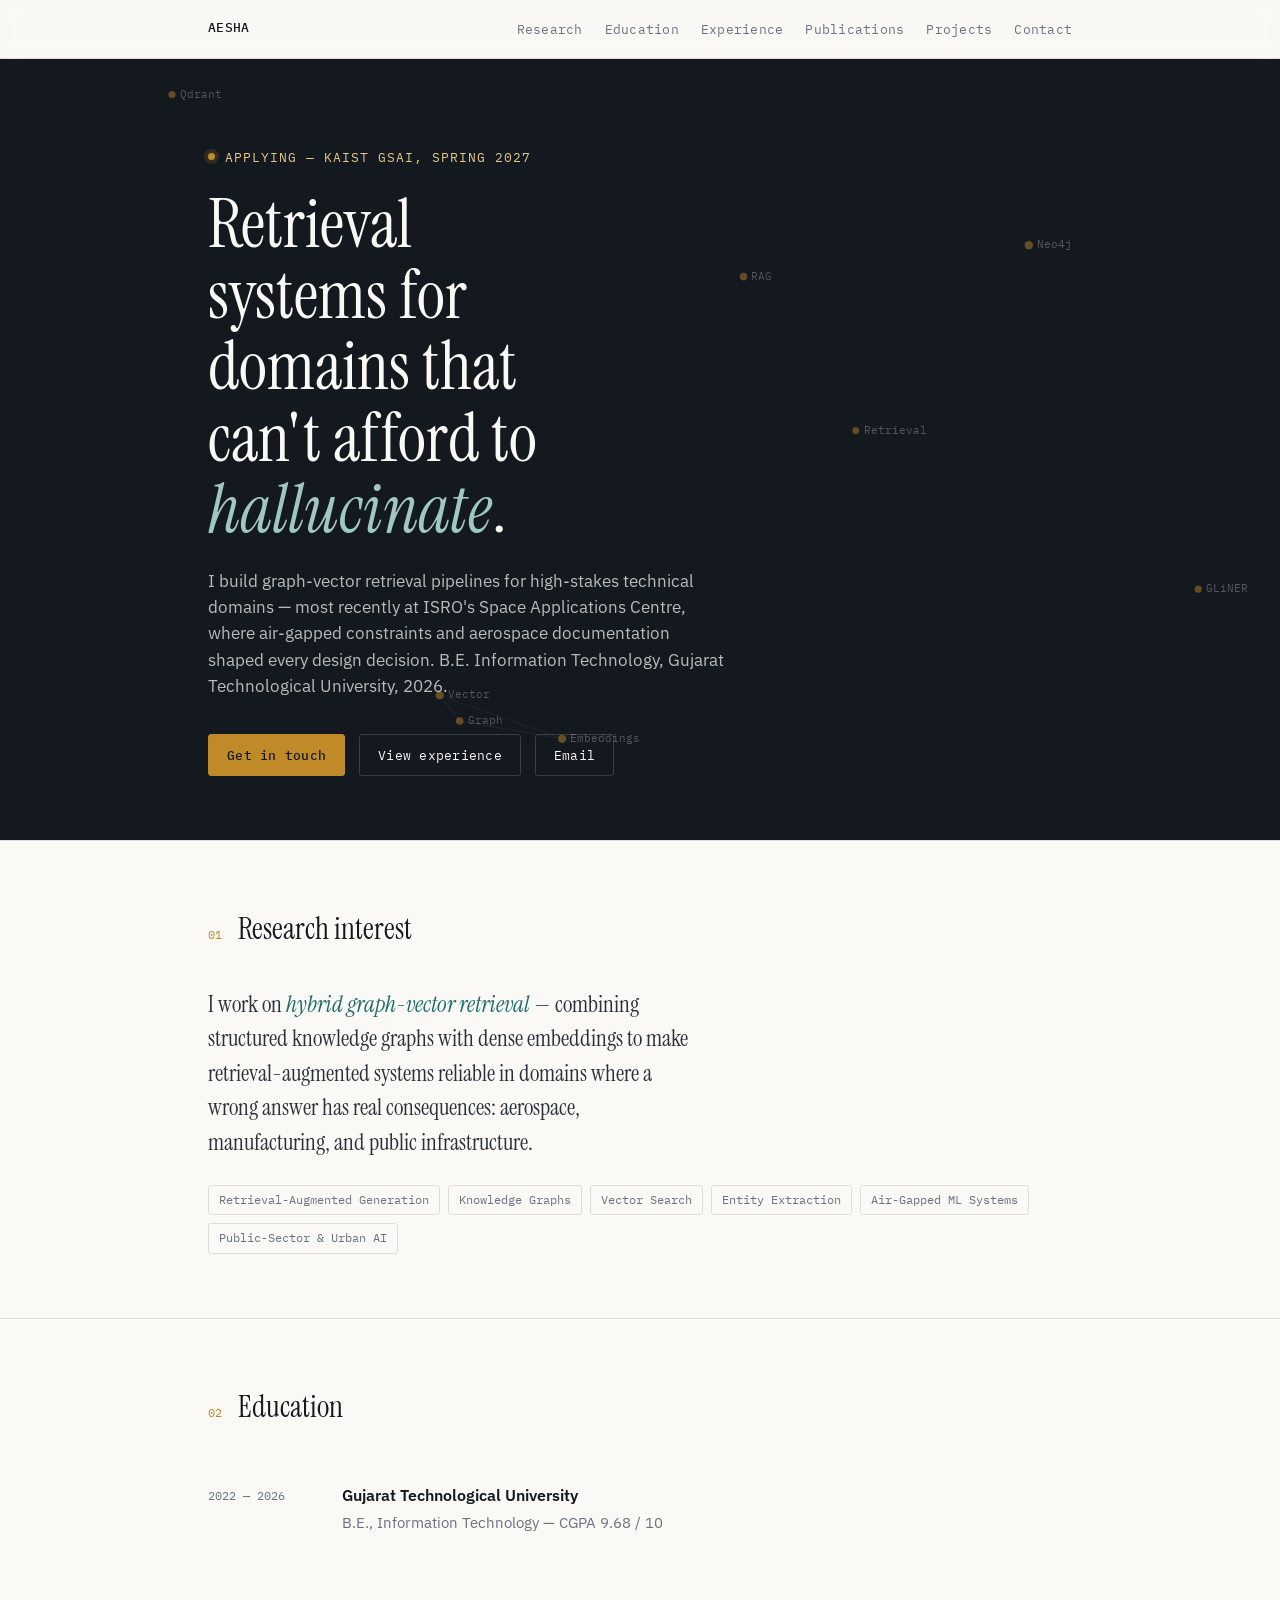
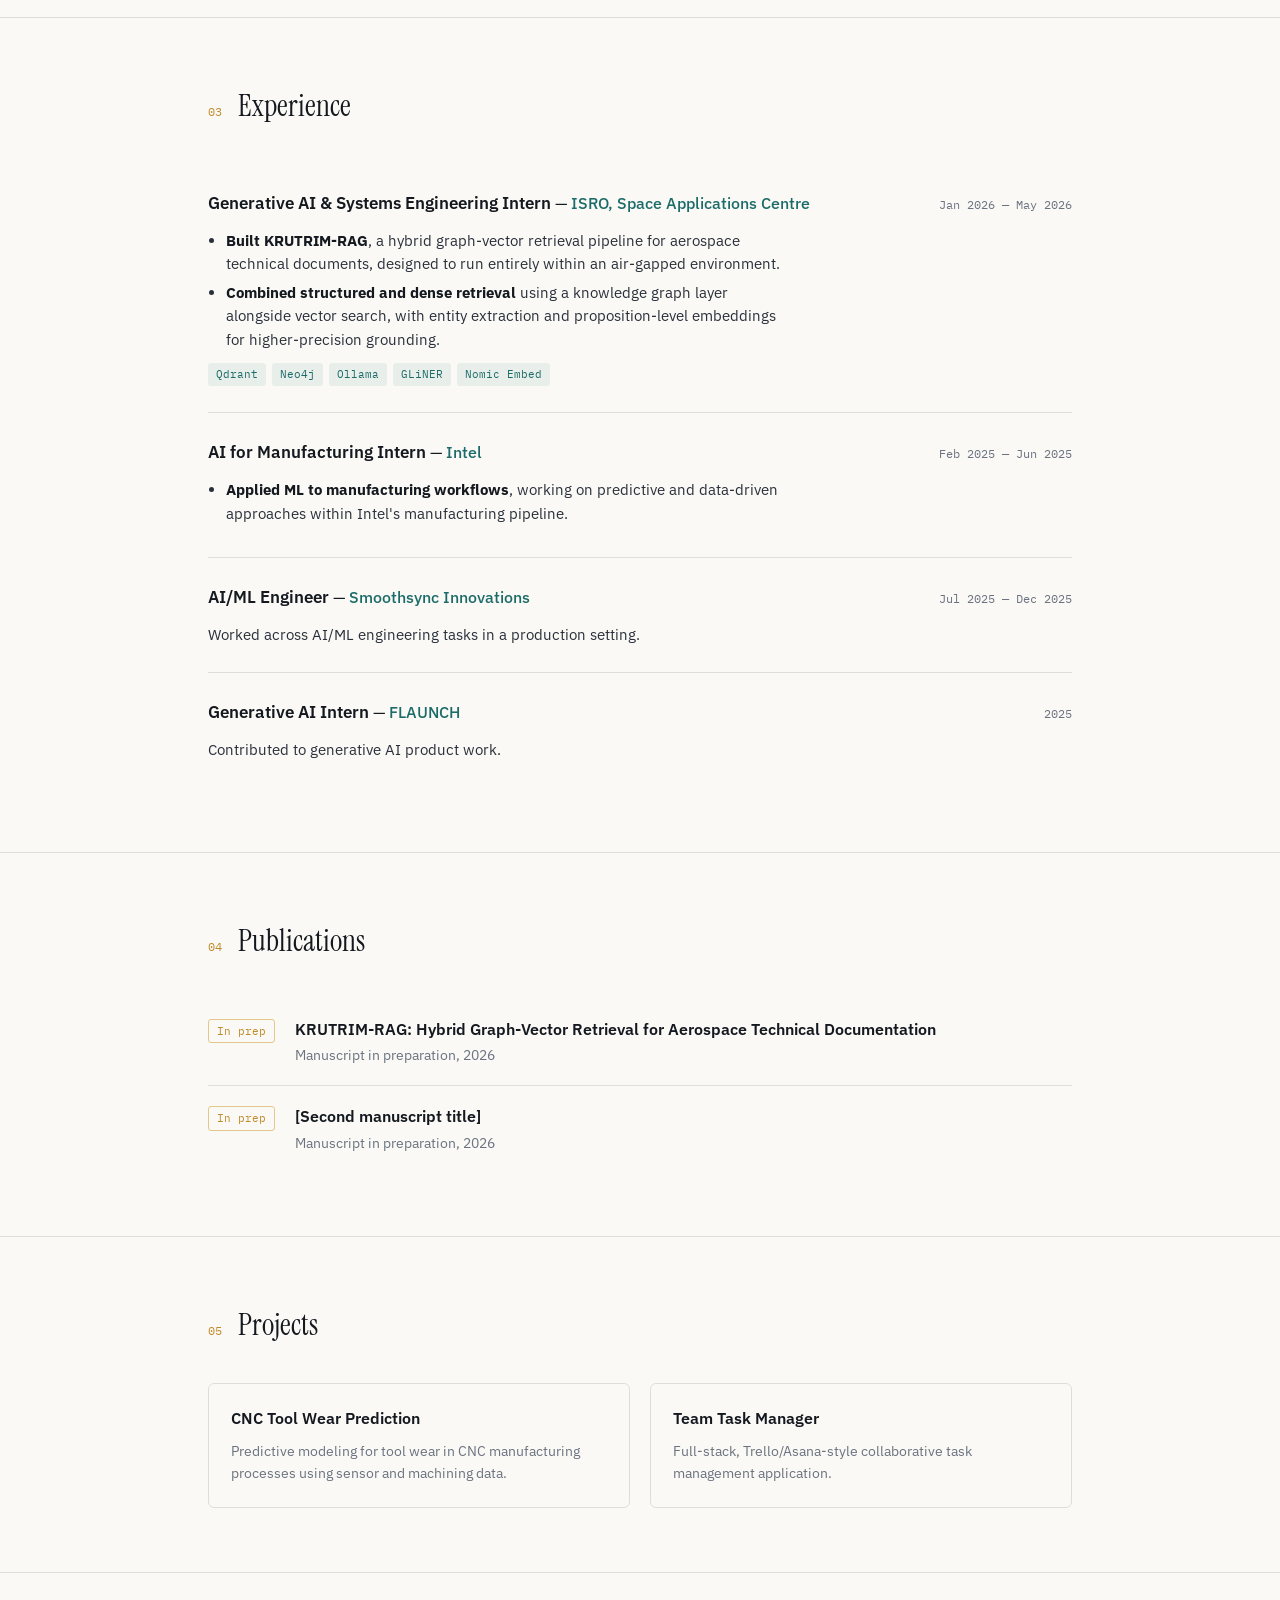
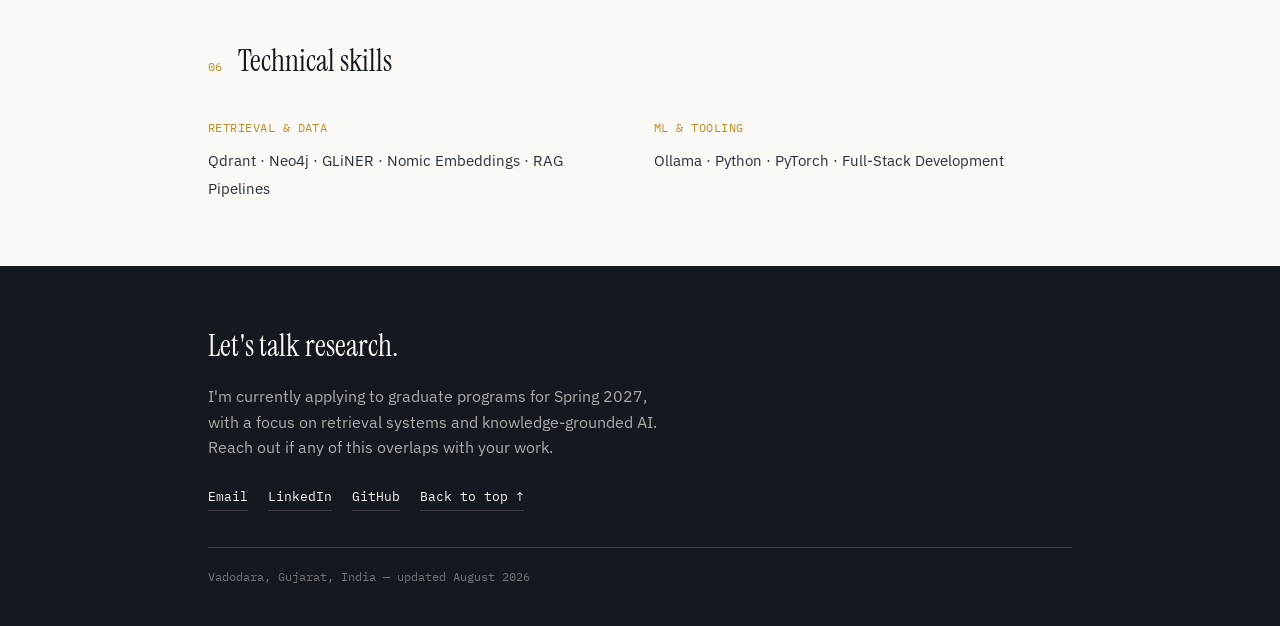
==== index.html @ d34ad994 "Rename index (3).html to index.html" ====
<!DOCTYPE html>
<html lang="en">
<head>
<meta charset="UTF-8">
<meta name="viewport" content="width=device-width, initial-scale=1.0">
<title>Aesha — AI/ML Researcher, Graph-Vector Retrieval Systems</title>
<meta name="description" content="Aesha — AI/ML researcher working on graph-vector retrieval systems, applied at ISRO's Space Applications Centre.">
<link rel="preconnect" href="https://fonts.googleapis.com">
<link rel="preconnect" href="https://fonts.gstatic.com" crossorigin>
<link href="https://fonts.googleapis.com/css2?family=Instrument+Serif:ital@0;1&family=IBM+Plex+Sans:wght@400;500;600&family=IBM+Plex+Mono:wght@400;500&display=swap" rel="stylesheet">
<style>
  :root{
    --ink:#14181F;
    --ink-soft:#2A303B;
    --paper:#FAF9F5;
    --paper-dim:#F0EEE7;
    --signal:#C08A28;
    --signal-soft:#E4C88A;
    --graph:#1B6B68;
    --graph-soft:#9FC7C4;
    --muted:#6B7280;
    --line: rgba(20,24,31,0.12);
    --line-inv: rgba(250,249,245,0.16);
    --serif: 'Instrument Serif', serif;
    --sans: 'IBM Plex Sans', -apple-system, sans-serif;
    --mono: 'IBM Plex Mono', monospace;
    --maxw: 920px;
  }

  *{box-sizing:border-box; margin:0; padding:0;}
  html{scroll-behavior:smooth;}
  body{
    background:var(--paper);
    color:var(--ink);
    font-family:var(--sans);
    line-height:1.6;
    -webkit-font-smoothing:antialiased;
  }

  a{color:inherit;}
  ::selection{background:var(--signal-soft); color:var(--ink);}

  .wrap{max-width:var(--maxw); margin:0 auto; padding:0 28px;}

  /* ---------- Nav ---------- */
  header.nav{
    position:sticky; top:0; z-index:50;
    background:rgba(250,249,245,0.86);
    backdrop-filter:blur(10px);
    border-bottom:1px solid var(--line);
  }
  .nav-inner{
    max-width:var(--maxw); margin:0 auto; padding:16px 28px;
    display:flex; align-items:center; justify-content:space-between;
  }
  .nav-name{
    font-family:var(--mono); font-size:13px; letter-spacing:0.02em;
    text-decoration:none; color:var(--ink); font-weight:500;
  }
  .nav-links{display:flex; gap:22px; list-style:none;}
  .nav-links a{
    font-family:var(--mono); font-size:12.5px; text-decoration:none;
    color:var(--muted); letter-spacing:0.02em;
    transition:color .15s ease;
  }
  .nav-links a:hover{color:var(--signal);}
  .nav-toggle{display:none;}

  /* ---------- Hero ---------- */
  .hero{
    position:relative;
    padding:88px 0 64px;
    overflow:hidden;
    background:var(--ink);
    color:var(--paper);
  }
  .hero .wrap{position:relative; z-index:2;}
  #graph-canvas{
    position:absolute; inset:0; width:100%; height:100%;
    opacity:0.55;
  }
  .hero-eyebrow{
    font-family:var(--mono); font-size:12.5px; letter-spacing:0.08em;
    color:var(--signal-soft); text-transform:uppercase;
    display:flex; align-items:center; gap:10px; margin-bottom:22px;
  }
  .hero-eyebrow::before{
    content:''; width:7px; height:7px; border-radius:50%;
    background:var(--signal); display:inline-block;
    box-shadow:0 0 0 4px rgba(192,138,40,0.18);
  }
  h1.hero-title{
    font-family:var(--serif); font-weight:400; font-style:normal;
    font-size:clamp(40px, 7vw, 68px);
    line-height:1.05;
    max-width:11ch;
    color:var(--paper);
  }
  .hero-title em{font-style:italic; color:var(--graph-soft);}
  .hero-sub{
    margin-top:22px; max-width:52ch;
    font-size:16.5px; color:rgba(250,249,245,0.72);
  }
  .hero-links{
    margin-top:34px; display:flex; gap:14px; flex-wrap:wrap;
  }
  .btn{
    font-family:var(--mono); font-size:12.5px; letter-spacing:0.02em;
    padding:10px 18px; border-radius:3px;
    text-decoration:none; display:inline-block;
    border:1px solid var(--line-inv);
    transition:all .15s ease;
    color:var(--paper);
  }
  .btn:hover{border-color:var(--signal); color:var(--signal-soft);}
  .btn.primary{
    background:var(--signal); border-color:var(--signal); color:var(--ink);
    font-weight:500;
  }
  .btn.primary:hover{background:var(--signal-soft); color:var(--ink);}

  /* ---------- Sections ---------- */
  section{padding:64px 0;}
  section + section{border-top:1px solid var(--line);}
  .section-head{
    display:flex; align-items:baseline; gap:16px; margin-bottom:34px;
  }
  .section-num{
    font-family:var(--mono); font-size:12px; color:var(--signal);
  }
  h2.section-title{
    font-family:var(--serif); font-weight:400; font-size:30px; color:var(--ink);
  }

  /* Research interest */
  .interest-lead{
    font-family:var(--serif); font-size:23px; line-height:1.5;
    max-width:44ch; color:var(--ink-soft);
  }
  .interest-lead .hl{color:var(--graph); font-style:italic;}
  .tag-row{margin-top:26px; display:flex; flex-wrap:wrap; gap:8px;}
  .tag{
    font-family:var(--mono); font-size:11.5px; padding:5px 10px;
    border:1px solid var(--line); border-radius:3px; color:var(--muted);
  }

  /* Education */
  .edu-item{display:flex; gap:24px; padding:18px 0;}
  .edu-item + .edu-item{border-top:1px solid var(--line);}
  .edu-date{font-family:var(--mono); font-size:12px; color:var(--muted); width:110px; flex-shrink:0; padding-top:3px;}
  .edu-school{font-weight:600; font-size:16px;}
  .edu-detail{color:var(--muted); font-size:14.5px; margin-top:3px;}

  /* Experience */
  .exp-item{padding:26px 0;}
  .exp-item + .exp-item{border-top:1px solid var(--line);}
  .exp-top{display:flex; justify-content:space-between; align-items:baseline; gap:16px; flex-wrap:wrap;}
  .exp-role{font-weight:600; font-size:17px;}
  .exp-org{color:var(--graph); font-weight:500;}
  .exp-date{font-family:var(--mono); font-size:12px; color:var(--muted); white-space:nowrap;}
  .exp-body{margin-top:12px; color:var(--ink-soft); font-size:14.5px; max-width:64ch;}
  .exp-body ul{margin-top:8px; padding-left:18px;}
  .exp-body li{margin-bottom:6px;}
  .exp-body li strong{color:var(--ink);}
  .exp-stack{margin-top:12px; display:flex; flex-wrap:wrap; gap:6px;}
  .exp-stack span{
    font-family:var(--mono); font-size:11px; color:var(--graph);
    background:rgba(27,107,104,0.08); padding:3px 8px; border-radius:3px;
  }

  /* Publications */
  .pub-item{
    display:flex; gap:20px; padding:18px 0; align-items:flex-start;
  }
  .pub-item + .pub-item{border-top:1px solid var(--line);}
  .pub-status{
    font-family:var(--mono); font-size:10.5px; color:var(--signal);
    border:1px solid var(--signal-soft); border-radius:3px;
    padding:3px 8px; white-space:nowrap; flex-shrink:0; margin-top:2px;
  }
  .pub-title{font-weight:600; font-size:15.5px;}
  .pub-meta{color:var(--muted); font-size:13.5px; margin-top:4px;}

  /* Projects */
  .proj-grid{display:grid; grid-template-columns:1fr 1fr; gap:20px;}
  .proj-card{
    border:1px solid var(--line); border-radius:6px; padding:22px;
    transition:border-color .15s ease, transform .15s ease;
  }
  .proj-card:hover{border-color:var(--graph); transform:translateY(-2px);}
  .proj-title{font-weight:600; font-size:16px;}
  .proj-desc{color:var(--muted); font-size:14px; margin-top:8px;}

  /* Skills */
  .skill-grid{display:grid; grid-template-columns:repeat(2,1fr); gap:28px;}
  .skill-cat-title{
    font-family:var(--mono); font-size:11.5px; letter-spacing:0.04em;
    color:var(--signal); text-transform:uppercase; margin-bottom:10px;
  }
  .skill-list{color:var(--ink-soft); font-size:14.5px; line-height:1.9;}

  /* Footer / contact */
  footer{
    background:var(--ink); color:var(--paper); padding:56px 0 40px;
  }
  .footer-title{font-family:var(--serif); font-size:30px; margin-bottom:14px;}
  .footer-sub{color:rgba(250,249,245,0.65); max-width:46ch; margin-bottom:26px;}
  .footer-links{display:flex; gap:20px; flex-wrap:wrap; margin-bottom:36px;}
  .footer-links a{
    font-family:var(--mono); font-size:13px; text-decoration:none;
    color:var(--paper); border-bottom:1px solid var(--line-inv); padding-bottom:2px;
  }
  .footer-links a:hover{color:var(--signal-soft); border-color:var(--signal-soft);}
  .footer-bottom{
    font-family:var(--mono); font-size:11.5px; color:rgba(250,249,245,0.4);
    border-top:1px solid var(--line-inv); padding-top:20px;
  }

  @media (max-width:640px){
    .nav-links{display:none;}
    .proj-grid{grid-template-columns:1fr;}
    .skill-grid{grid-template-columns:1fr;}
    .edu-item{flex-direction:column; gap:4px;}
    .exp-top{flex-direction:column; gap:4px;}
    h1.hero-title{max-width:none;}
  }

  @media (prefers-reduced-motion: reduce){
    html{scroll-behavior:auto;}
    #graph-canvas{opacity:0.35;}
  }
</style>
</head>
<body>

<header class="nav">
  <div class="nav-inner">
    <a href="#top" class="nav-name">AESHA</a>
    <ul class="nav-links">
      <li><a href="#research">Research</a></li>
      <li><a href="#education">Education</a></li>
      <li><a href="#experience">Experience</a></li>
      <li><a href="#publications">Publications</a></li>
      <li><a href="#projects">Projects</a></li>
      <li><a href="#contact">Contact</a></li>
    </ul>
  </div>
</header>

<section class="hero" id="top">
  <canvas id="graph-canvas"></canvas>
  <div class="wrap">
    <div class="hero-eyebrow">Applying — KAIST GSAI, Spring 2027</div>
    <h1 class="hero-title">Retrieval systems for domains that can't afford to <em>hallucinate</em>.</h1>
    <p class="hero-sub">
      I build graph-vector retrieval pipelines for high-stakes technical domains — most recently at ISRO's
      Space Applications Centre, where air-gapped constraints and aerospace documentation shaped every
      design decision. B.E. Information Technology, Gujarat Technological University, 2026.
    </p>
    <div class="hero-links">
      <a class="btn primary" href="#contact">Get in touch</a>
      <a class="btn" href="#experience">View experience</a>
      <a class="btn" href="mailto:your.email@example.com">Email</a>
    </div>
  </div>
</section>

<section id="research">
  <div class="wrap">
    <div class="section-head">
      <span class="section-num">01</span>
      <h2 class="section-title">Research interest</h2>
    </div>
    <p class="interest-lead">
      I work on <span class="hl">hybrid graph-vector retrieval</span> — combining structured knowledge
      graphs with dense embeddings to make retrieval-augmented systems reliable in domains where a wrong
      answer has real consequences: aerospace, manufacturing, and public infrastructure.
    </p>
    <div class="tag-row">
      <span class="tag">Retrieval-Augmented Generation</span>
      <span class="tag">Knowledge Graphs</span>
      <span class="tag">Vector Search</span>
      <span class="tag">Entity Extraction</span>
      <span class="tag">Air-Gapped ML Systems</span>
      <span class="tag">Public-Sector & Urban AI</span>
    </div>
  </div>
</section>

<section id="education">
  <div class="wrap">
    <div class="section-head">
      <span class="section-num">02</span>
      <h2 class="section-title">Education</h2>
    </div>
    <div class="edu-item">
      <div class="edu-date">2022 — 2026</div>
      <div>
        <div class="edu-school">Gujarat Technological University</div>
        <div class="edu-detail">B.E., Information Technology — CGPA 9.68 / 10</div>
      </div>
    </div>
  </div>
</section>

<section id="experience">
  <div class="wrap">
    <div class="section-head">
      <span class="section-num">03</span>
      <h2 class="section-title">Experience</h2>
    </div>

    <div class="exp-item">
      <div class="exp-top">
        <div><span class="exp-role">Generative AI &amp; Systems Engineering Intern</span> — <span class="exp-org">ISRO, Space Applications Centre</span></div>
        <div class="exp-date">Jan 2026 — May 2026</div>
      </div>
      <div class="exp-body">
        <ul>
          <li><strong>Built KRUTRIM-RAG</strong>, a hybrid graph-vector retrieval pipeline for aerospace
            technical documents, designed to run entirely within an air-gapped environment.</li>
          <li><strong>Combined structured and dense retrieval</strong> using a knowledge graph layer
            alongside vector search, with entity extraction and proposition-level embeddings for
            higher-precision grounding.</li>
        </ul>
        <div class="exp-stack">
          <span>Qdrant</span><span>Neo4j</span><span>Ollama</span><span>GLiNER</span><span>Nomic Embed</span>
        </div>
      </div>
    </div>

    <div class="exp-item">
      <div class="exp-top">
        <div><span class="exp-role">AI for Manufacturing Intern</span> — <span class="exp-org">Intel</span></div>
        <div class="exp-date">Feb 2025 — Jun 2025</div>
      </div>
      <div class="exp-body">
        <ul>
          <li><strong>Applied ML to manufacturing workflows</strong>, working on predictive and
            data-driven approaches within Intel's manufacturing pipeline.</li>
        </ul>
      </div>
    </div>

    <div class="exp-item">
      <div class="exp-top">
        <div><span class="exp-role">AI/ML Engineer</span> — <span class="exp-org">Smoothsync Innovations</span></div>
        <div class="exp-date">Jul 2025 — Dec 2025</div>
      </div>
      <div class="exp-body">Worked across AI/ML engineering tasks in a production setting.</div>
    </div>

    <div class="exp-item">
      <div class="exp-top">
        <div><span class="exp-role">Generative AI Intern</span> — <span class="exp-org">FLAUNCH</span></div>
        <div class="exp-date">2025</div>
      </div>
      <div class="exp-body">Contributed to generative AI product work.</div>
    </div>
  </div>
</section>

<section id="publications">
  <div class="wrap">
    <div class="section-head">
      <span class="section-num">04</span>
      <h2 class="section-title">Publications</h2>
    </div>
    <div class="pub-item">
      <div class="pub-status">In prep</div>
      <div>
        <div class="pub-title">KRUTRIM-RAG: Hybrid Graph-Vector Retrieval for Aerospace Technical Documentation</div>
        <div class="pub-meta">Manuscript in preparation, 2026</div>
      </div>
    </div>
    <div class="pub-item">
      <div class="pub-status">In prep</div>
      <div>
        <div class="pub-title">[Second manuscript title]</div>
        <div class="pub-meta">Manuscript in preparation, 2026</div>
      </div>
    </div>
  </div>
</section>

<section id="projects">
  <div class="wrap">
    <div class="section-head">
      <span class="section-num">05</span>
      <h2 class="section-title">Projects</h2>
    </div>
    <div class="proj-grid">
      <div class="proj-card">
        <div class="proj-title">CNC Tool Wear Prediction</div>
        <div class="proj-desc">Predictive modeling for tool wear in CNC manufacturing processes using sensor and machining data.</div>
      </div>
      <div class="proj-card">
        <div class="proj-title">Team Task Manager</div>
        <div class="proj-desc">Full-stack, Trello/Asana-style collaborative task management application.</div>
      </div>
    </div>
  </div>
</section>

<section id="skills">
  <div class="wrap">
    <div class="section-head">
      <span class="section-num">06</span>
      <h2 class="section-title">Technical skills</h2>
    </div>
    <div class="skill-grid">
      <div>
        <div class="skill-cat-title">Retrieval &amp; Data</div>
        <div class="skill-list">Qdrant · Neo4j · GLiNER · Nomic Embeddings · RAG Pipelines</div>
      </div>
      <div>
        <div class="skill-cat-title">ML &amp; Tooling</div>
        <div class="skill-list">Ollama · Python · PyTorch · Full-Stack Development</div>
      </div>
    </div>
  </div>
</section>

<footer id="contact">
  <div class="wrap">
    <div class="footer-title">Let's talk research.</div>
    <p class="footer-sub">
      I'm currently applying to graduate programs for Spring 2027, with a focus on retrieval systems
      and knowledge-grounded AI. Reach out if any of this overlaps with your work.
    </p>
    <div class="footer-links">
      <a href="mailto:your.email@example.com">Email</a>
      <a href="https://linkedin.com/in/your-profile" target="_blank" rel="noopener">LinkedIn</a>
      <a href="https://github.com/your-username" target="_blank" rel="noopener">GitHub</a>
      <a href="#top">Back to top ↑</a>
    </div>
    <div class="footer-bottom">Vadodara, Gujarat, India — updated August 2026</div>
  </div>
</footer>

<script>
// Node-link graph animation in hero — nodes drawn from real research keywords
(function(){
  const canvas = document.getElementById('graph-canvas');
  const ctx = canvas.getContext('2d');
  const reduceMotion = window.matchMedia('(prefers-reduced-motion: reduce)').matches;
  let w, h, dpr;

  const labels = ['RAG','Qdrant','Neo4j','GLiNER','Embeddings','Retrieval','Graph','Vector'];

  function resize(){
    dpr = Math.min(window.devicePixelRatio || 1, 2);
    w = canvas.clientWidth; h = canvas.clientHeight;
    canvas.width = w * dpr; canvas.height = h * dpr;
    ctx.setTransform(dpr,0,0,dpr,0,0);
  }

  function makeNodes(){
    const n = [];
    const count = labels.length;
    for(let i=0;i<count;i++){
      n.push({
        x: Math.random()*w,
        y: Math.random()*h,
        vx: (Math.random()-0.5)*0.15,
        vy: (Math.random()-0.5)*0.15,
        r: 2.6 + Math.random()*1.6,
        label: labels[i]
      });
    }
    return n;
  }

  let nodes;

  function init(){
    resize();
    nodes = makeNodes();
    if(reduceMotion){ draw(); } else { requestAnimationFrame(loop); }
  }

  function draw(){
    ctx.clearRect(0,0,w,h);
    // edges
    for(let i=0;i<nodes.length;i++){
      for(let j=i+1;j<nodes.length;j++){
        const a = nodes[i], b = nodes[j];
        const dx = a.x-b.x, dy = a.y-b.y;
        const dist = Math.sqrt(dx*dx+dy*dy);
        const maxDist = Math.min(w,h)*0.42;
        if(dist < maxDist){
          const alpha = (1 - dist/maxDist) * 0.22;
          ctx.strokeStyle = `rgba(159,199,196,${alpha})`;
          ctx.lineWidth = 1;
          ctx.beginPath();
          ctx.moveTo(a.x,a.y);
          ctx.lineTo(b.x,b.y);
          ctx.stroke();
        }
      }
    }
    // nodes
    ctx.font = '11px IBM Plex Mono, monospace';
    nodes.forEach(node=>{
      ctx.beginPath();
      ctx.arc(node.x, node.y, node.r, 0, Math.PI*2);
      ctx.fillStyle = 'rgba(192,138,40,0.85)';
      ctx.fill();
      ctx.fillStyle = 'rgba(250,249,245,0.5)';
      ctx.fillText(node.label, node.x + 8, node.y + 3);
    });
  }

  function loop(){
    nodes.forEach(node=>{
      node.x += node.vx; node.y += node.vy;
      if(node.x < 0 || node.x > w) node.vx *= -1;
      if(node.y < 0 || node.y > h) node.vy *= -1;
    });
    draw();
    requestAnimationFrame(loop);
  }

  window.addEventListener('resize', ()=>{ resize(); });
  init();
})();
</script>

</body>
</html>
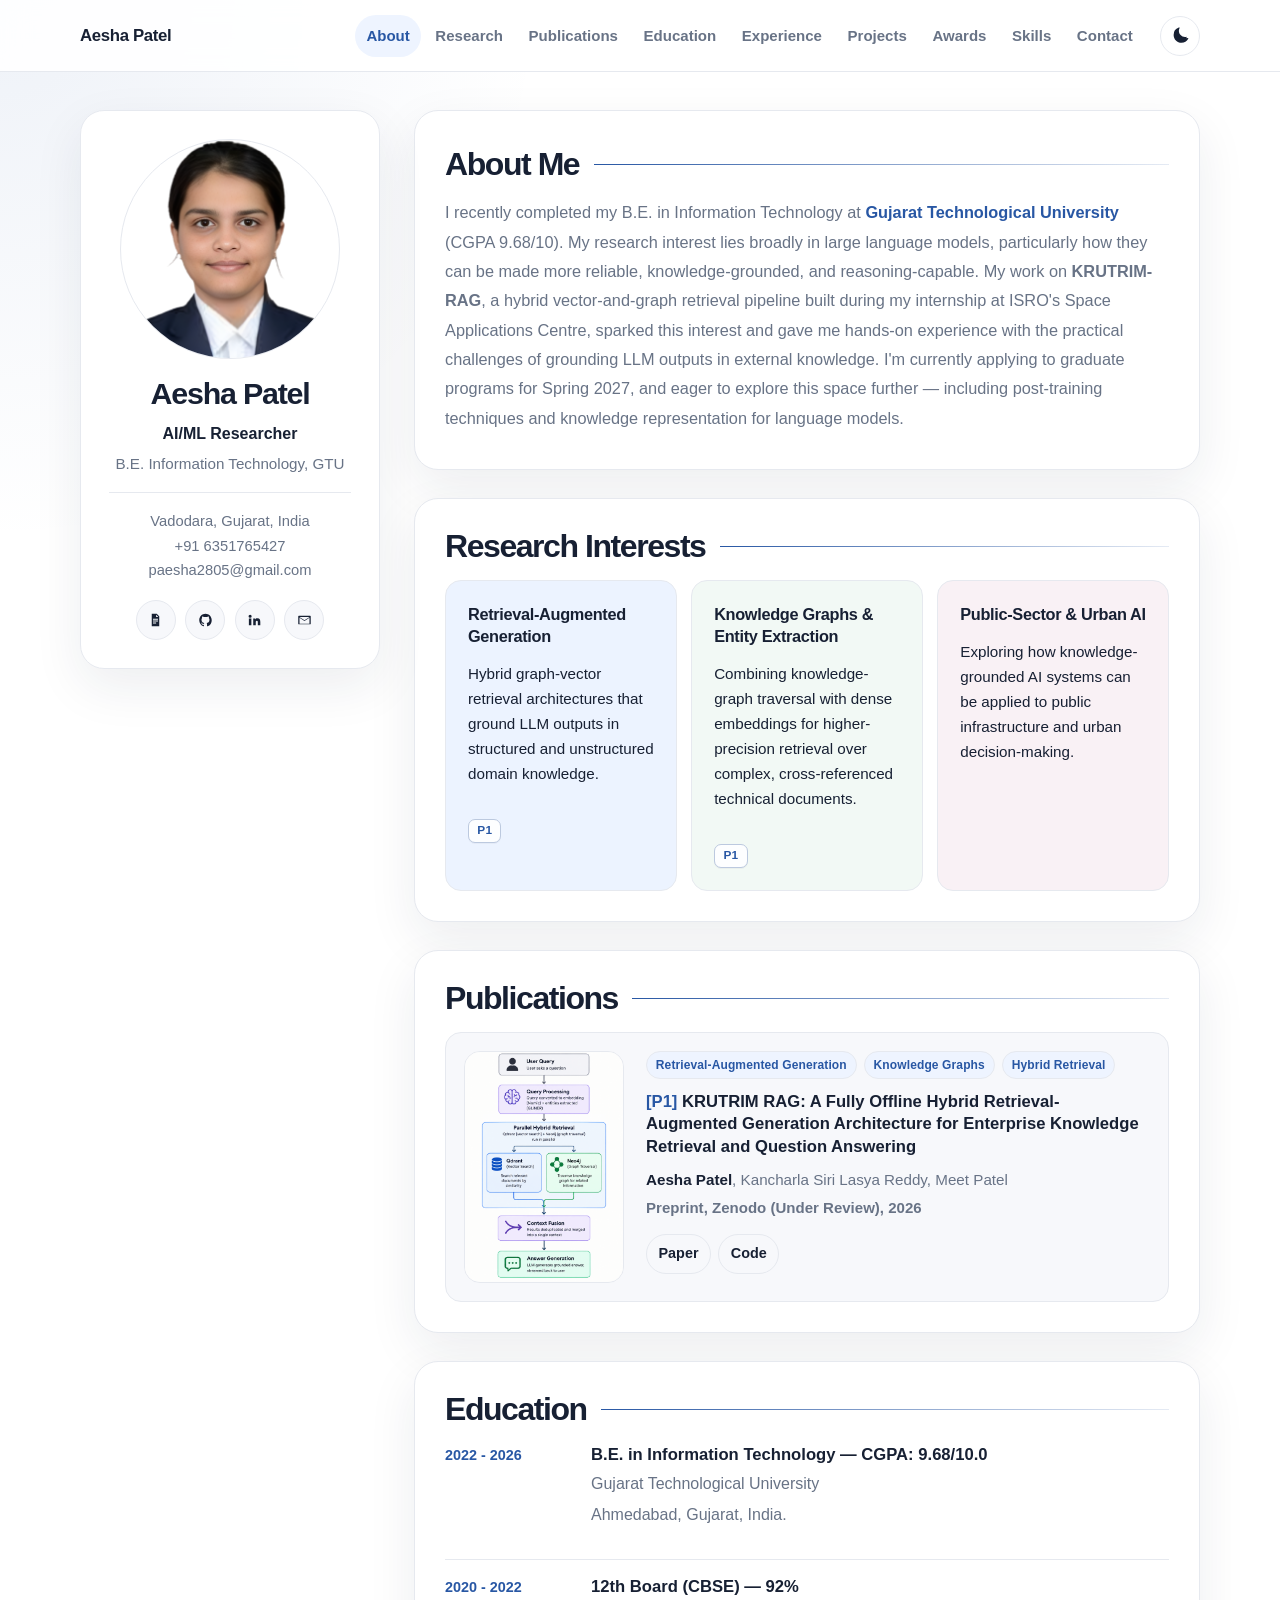
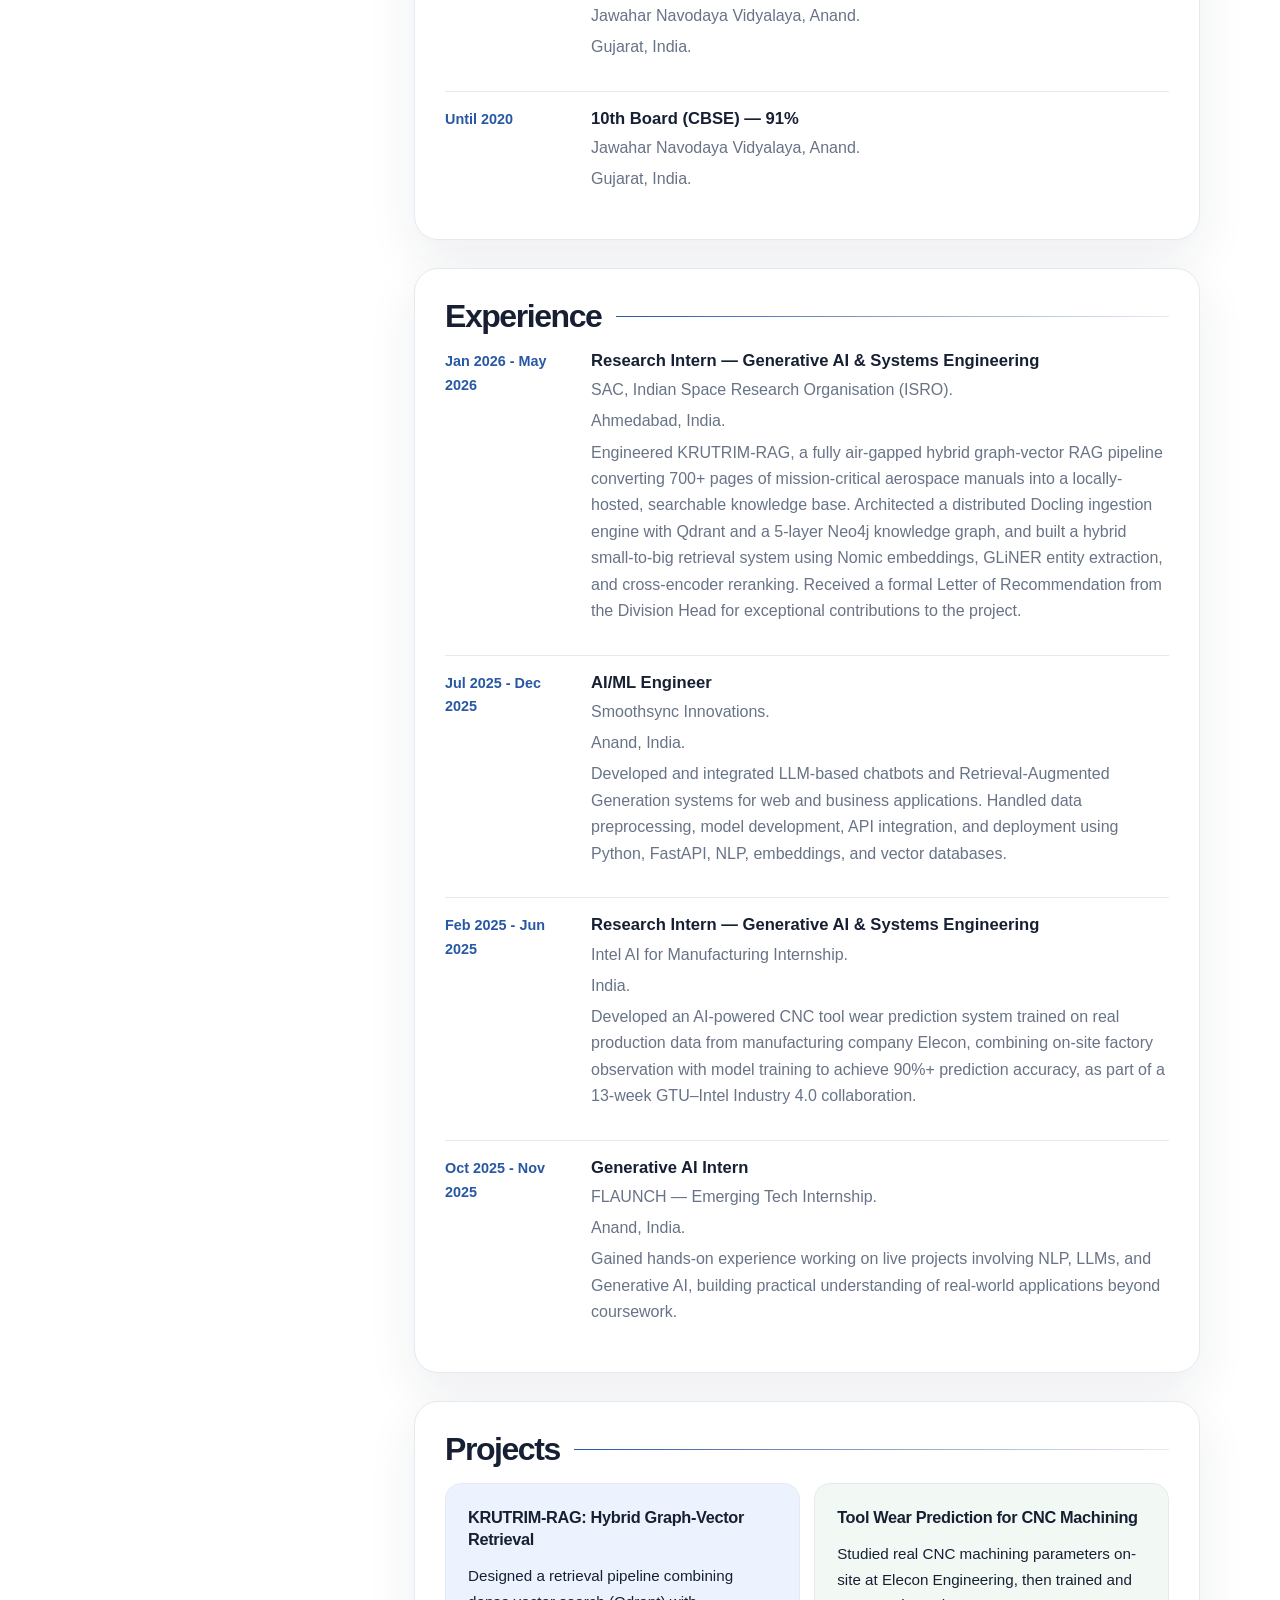
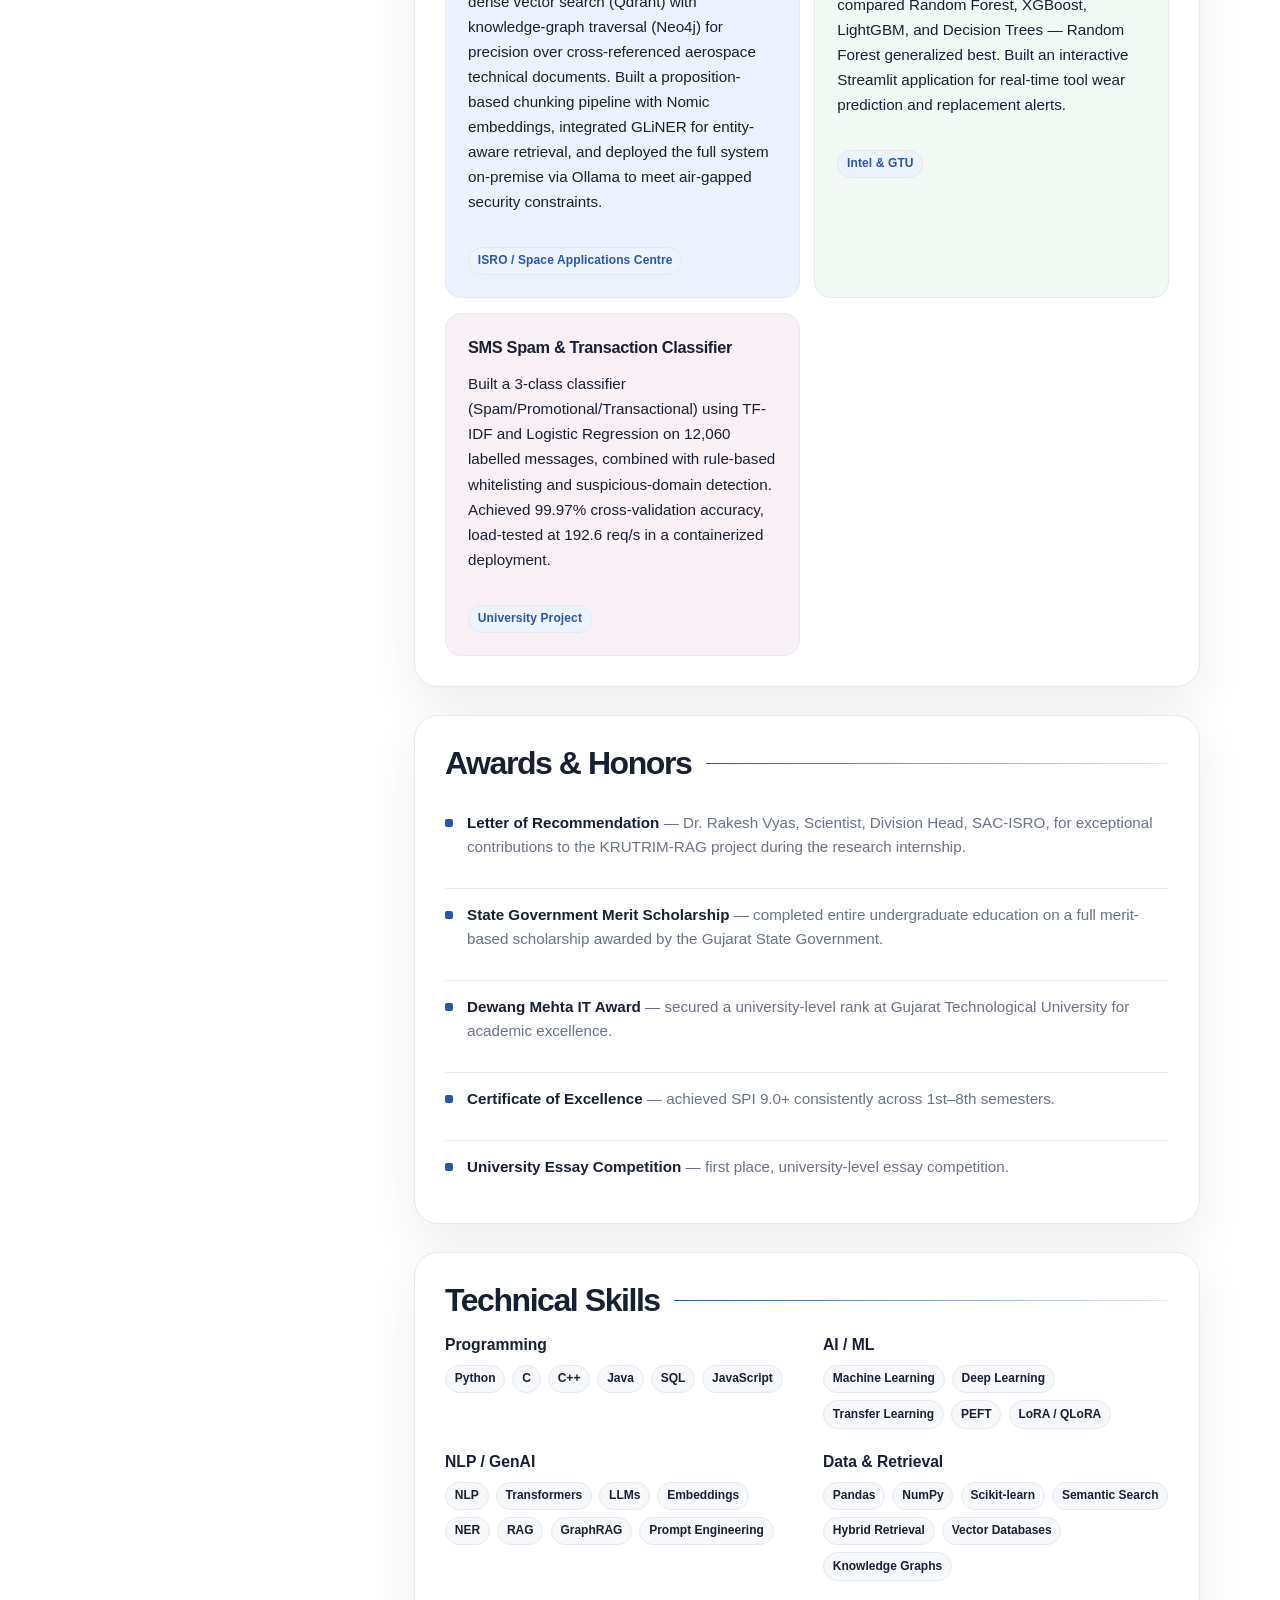
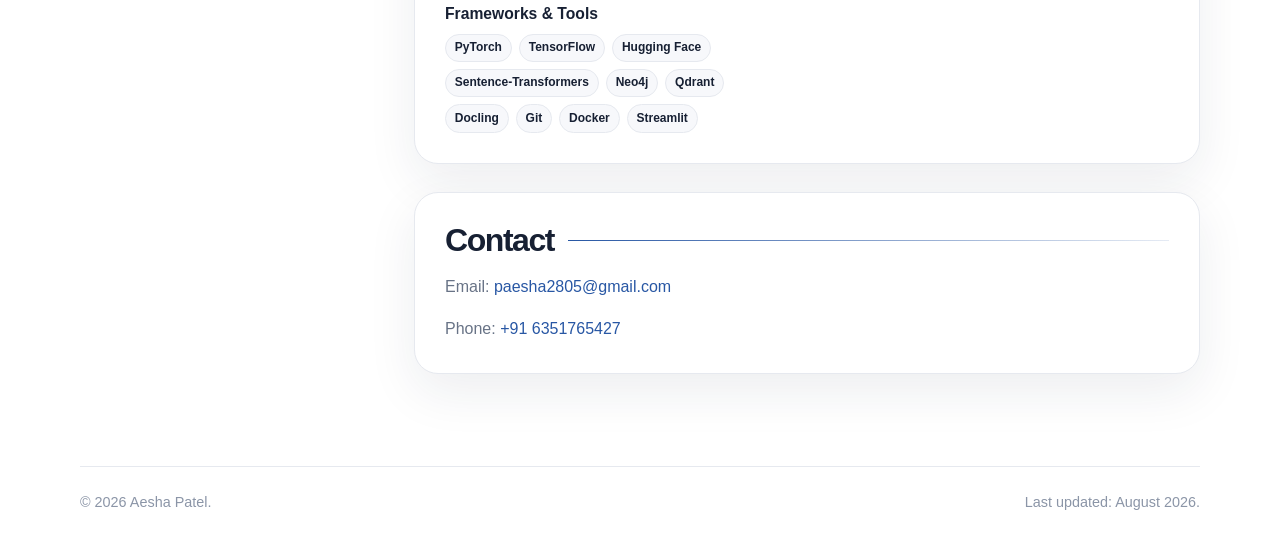
==== commit 7a12911f: "adding files" ====
--- a/index.html
+++ b/index.html
@@ -1,530 +1,408 @@
 <!DOCTYPE html>
 <html lang="en">
 <head>
-<meta charset="UTF-8">
-<meta name="viewport" content="width=device-width, initial-scale=1.0">
-<title>Aesha — AI/ML Researcher, Graph-Vector Retrieval Systems</title>
-<meta name="description" content="Aesha — AI/ML researcher working on graph-vector retrieval systems, applied at ISRO's Space Applications Centre.">
-<link rel="preconnect" href="https://fonts.googleapis.com">
-<link rel="preconnect" href="https://fonts.gstatic.com" crossorigin>
-<link href="https://fonts.googleapis.com/css2?family=Instrument+Serif:ital@0;1&family=IBM+Plex+Sans:wght@400;500;600&family=IBM+Plex+Mono:wght@400;500&display=swap" rel="stylesheet">
-<style>
-  :root{
-    --ink:#14181F;
-    --ink-soft:#2A303B;
-    --paper:#FAF9F5;
-    --paper-dim:#F0EEE7;
-    --signal:#C08A28;
-    --signal-soft:#E4C88A;
-    --graph:#1B6B68;
-    --graph-soft:#9FC7C4;
-    --muted:#6B7280;
-    --line: rgba(20,24,31,0.12);
-    --line-inv: rgba(250,249,245,0.16);
-    --serif: 'Instrument Serif', serif;
-    --sans: 'IBM Plex Sans', -apple-system, sans-serif;
-    --mono: 'IBM Plex Mono', monospace;
-    --maxw: 920px;
-  }
-
-  *{box-sizing:border-box; margin:0; padding:0;}
-  html{scroll-behavior:smooth;}
-  body{
-    background:var(--paper);
-    color:var(--ink);
-    font-family:var(--sans);
-    line-height:1.6;
-    -webkit-font-smoothing:antialiased;
-  }
-
-  a{color:inherit;}
-  ::selection{background:var(--signal-soft); color:var(--ink);}
-
-  .wrap{max-width:var(--maxw); margin:0 auto; padding:0 28px;}
-
-  /* ---------- Nav ---------- */
-  header.nav{
-    position:sticky; top:0; z-index:50;
-    background:rgba(250,249,245,0.86);
-    backdrop-filter:blur(10px);
-    border-bottom:1px solid var(--line);
-  }
-  .nav-inner{
-    max-width:var(--maxw); margin:0 auto; padding:16px 28px;
-    display:flex; align-items:center; justify-content:space-between;
-  }
-  .nav-name{
-    font-family:var(--mono); font-size:13px; letter-spacing:0.02em;
-    text-decoration:none; color:var(--ink); font-weight:500;
-  }
-  .nav-links{display:flex; gap:22px; list-style:none;}
-  .nav-links a{
-    font-family:var(--mono); font-size:12.5px; text-decoration:none;
-    color:var(--muted); letter-spacing:0.02em;
-    transition:color .15s ease;
-  }
-  .nav-links a:hover{color:var(--signal);}
-  .nav-toggle{display:none;}
-
-  /* ---------- Hero ---------- */
-  .hero{
-    position:relative;
-    padding:88px 0 64px;
-    overflow:hidden;
-    background:var(--ink);
-    color:var(--paper);
-  }
-  .hero .wrap{position:relative; z-index:2;}
-  #graph-canvas{
-    position:absolute; inset:0; width:100%; height:100%;
-    opacity:0.55;
-  }
-  .hero-eyebrow{
-    font-family:var(--mono); font-size:12.5px; letter-spacing:0.08em;
-    color:var(--signal-soft); text-transform:uppercase;
-    display:flex; align-items:center; gap:10px; margin-bottom:22px;
-  }
-  .hero-eyebrow::before{
-    content:''; width:7px; height:7px; border-radius:50%;
-    background:var(--signal); display:inline-block;
-    box-shadow:0 0 0 4px rgba(192,138,40,0.18);
-  }
-  h1.hero-title{
-    font-family:var(--serif); font-weight:400; font-style:normal;
-    font-size:clamp(40px, 7vw, 68px);
-    line-height:1.05;
-    max-width:11ch;
-    color:var(--paper);
-  }
-  .hero-title em{font-style:italic; color:var(--graph-soft);}
-  .hero-sub{
-    margin-top:22px; max-width:52ch;
-    font-size:16.5px; color:rgba(250,249,245,0.72);
-  }
-  .hero-links{
-    margin-top:34px; display:flex; gap:14px; flex-wrap:wrap;
-  }
-  .btn{
-    font-family:var(--mono); font-size:12.5px; letter-spacing:0.02em;
-    padding:10px 18px; border-radius:3px;
-    text-decoration:none; display:inline-block;
-    border:1px solid var(--line-inv);
-    transition:all .15s ease;
-    color:var(--paper);
-  }
-  .btn:hover{border-color:var(--signal); color:var(--signal-soft);}
-  .btn.primary{
-    background:var(--signal); border-color:var(--signal); color:var(--ink);
-    font-weight:500;
-  }
-  .btn.primary:hover{background:var(--signal-soft); color:var(--ink);}
-
-  /* ---------- Sections ---------- */
-  section{padding:64px 0;}
-  section + section{border-top:1px solid var(--line);}
-  .section-head{
-    display:flex; align-items:baseline; gap:16px; margin-bottom:34px;
-  }
-  .section-num{
-    font-family:var(--mono); font-size:12px; color:var(--signal);
-  }
-  h2.section-title{
-    font-family:var(--serif); font-weight:400; font-size:30px; color:var(--ink);
-  }
-
-  /* Research interest */
-  .interest-lead{
-    font-family:var(--serif); font-size:23px; line-height:1.5;
-    max-width:44ch; color:var(--ink-soft);
-  }
-  .interest-lead .hl{color:var(--graph); font-style:italic;}
-  .tag-row{margin-top:26px; display:flex; flex-wrap:wrap; gap:8px;}
-  .tag{
-    font-family:var(--mono); font-size:11.5px; padding:5px 10px;
-    border:1px solid var(--line); border-radius:3px; color:var(--muted);
-  }
-
-  /* Education */
-  .edu-item{display:flex; gap:24px; padding:18px 0;}
-  .edu-item + .edu-item{border-top:1px solid var(--line);}
-  .edu-date{font-family:var(--mono); font-size:12px; color:var(--muted); width:110px; flex-shrink:0; padding-top:3px;}
-  .edu-school{font-weight:600; font-size:16px;}
-  .edu-detail{color:var(--muted); font-size:14.5px; margin-top:3px;}
-
-  /* Experience */
-  .exp-item{padding:26px 0;}
-  .exp-item + .exp-item{border-top:1px solid var(--line);}
-  .exp-top{display:flex; justify-content:space-between; align-items:baseline; gap:16px; flex-wrap:wrap;}
-  .exp-role{font-weight:600; font-size:17px;}
-  .exp-org{color:var(--graph); font-weight:500;}
-  .exp-date{font-family:var(--mono); font-size:12px; color:var(--muted); white-space:nowrap;}
-  .exp-body{margin-top:12px; color:var(--ink-soft); font-size:14.5px; max-width:64ch;}
-  .exp-body ul{margin-top:8px; padding-left:18px;}
-  .exp-body li{margin-bottom:6px;}
-  .exp-body li strong{color:var(--ink);}
-  .exp-stack{margin-top:12px; display:flex; flex-wrap:wrap; gap:6px;}
-  .exp-stack span{
-    font-family:var(--mono); font-size:11px; color:var(--graph);
-    background:rgba(27,107,104,0.08); padding:3px 8px; border-radius:3px;
-  }
-
-  /* Publications */
-  .pub-item{
-    display:flex; gap:20px; padding:18px 0; align-items:flex-start;
-  }
-  .pub-item + .pub-item{border-top:1px solid var(--line);}
-  .pub-status{
-    font-family:var(--mono); font-size:10.5px; color:var(--signal);
-    border:1px solid var(--signal-soft); border-radius:3px;
-    padding:3px 8px; white-space:nowrap; flex-shrink:0; margin-top:2px;
-  }
-  .pub-title{font-weight:600; font-size:15.5px;}
-  .pub-meta{color:var(--muted); font-size:13.5px; margin-top:4px;}
-
-  /* Projects */
-  .proj-grid{display:grid; grid-template-columns:1fr 1fr; gap:20px;}
-  .proj-card{
-    border:1px solid var(--line); border-radius:6px; padding:22px;
-    transition:border-color .15s ease, transform .15s ease;
-  }
-  .proj-card:hover{border-color:var(--graph); transform:translateY(-2px);}
-  .proj-title{font-weight:600; font-size:16px;}
-  .proj-desc{color:var(--muted); font-size:14px; margin-top:8px;}
-
-  /* Skills */
-  .skill-grid{display:grid; grid-template-columns:repeat(2,1fr); gap:28px;}
-  .skill-cat-title{
-    font-family:var(--mono); font-size:11.5px; letter-spacing:0.04em;
-    color:var(--signal); text-transform:uppercase; margin-bottom:10px;
-  }
-  .skill-list{color:var(--ink-soft); font-size:14.5px; line-height:1.9;}
-
-  /* Footer / contact */
-  footer{
-    background:var(--ink); color:var(--paper); padding:56px 0 40px;
-  }
-  .footer-title{font-family:var(--serif); font-size:30px; margin-bottom:14px;}
-  .footer-sub{color:rgba(250,249,245,0.65); max-width:46ch; margin-bottom:26px;}
-  .footer-links{display:flex; gap:20px; flex-wrap:wrap; margin-bottom:36px;}
-  .footer-links a{
-    font-family:var(--mono); font-size:13px; text-decoration:none;
-    color:var(--paper); border-bottom:1px solid var(--line-inv); padding-bottom:2px;
-  }
-  .footer-links a:hover{color:var(--signal-soft); border-color:var(--signal-soft);}
-  .footer-bottom{
-    font-family:var(--mono); font-size:11.5px; color:rgba(250,249,245,0.4);
-    border-top:1px solid var(--line-inv); padding-top:20px;
-  }
-
-  @media (max-width:640px){
-    .nav-links{display:none;}
-    .proj-grid{grid-template-columns:1fr;}
-    .skill-grid{grid-template-columns:1fr;}
-    .edu-item{flex-direction:column; gap:4px;}
-    .exp-top{flex-direction:column; gap:4px;}
-    h1.hero-title{max-width:none;}
-  }
-
-  @media (prefers-reduced-motion: reduce){
-    html{scroll-behavior:auto;}
-    #graph-canvas{opacity:0.35;}
-  }
-</style>
+  <meta charset="UTF-8" />
+  <meta name="viewport" content="width=device-width, initial-scale=1.0" />
+  <meta
+    name="description"
+    content="Personal academic homepage for Aesha Patel. Research, publications, experience, education, projects and contact information."
+  />
+  <title>Aesha Patel</title>
+  <link rel="stylesheet" href="style.css" />
 </head>
+
 <body>
-
-<header class="nav">
-  <div class="nav-inner">
-    <a href="#top" class="nav-name">AESHA</a>
-    <ul class="nav-links">
-      <li><a href="#research">Research</a></li>
-      <li><a href="#education">Education</a></li>
-      <li><a href="#experience">Experience</a></li>
-      <li><a href="#publications">Publications</a></li>
-      <li><a href="#projects">Projects</a></li>
-      <li><a href="#contact">Contact</a></li>
-    </ul>
-  </div>
-</header>
-
-<section class="hero" id="top">
-  <canvas id="graph-canvas"></canvas>
-  <div class="wrap">
-    <div class="hero-eyebrow">Applying — KAIST GSAI, Spring 2027</div>
-    <h1 class="hero-title">Retrieval systems for domains that can't afford to <em>hallucinate</em>.</h1>
-    <p class="hero-sub">
-      I build graph-vector retrieval pipelines for high-stakes technical domains — most recently at ISRO's
-      Space Applications Centre, where air-gapped constraints and aerospace documentation shaped every
-      design decision. B.E. Information Technology, Gujarat Technological University, 2026.
-    </p>
-    <div class="hero-links">
-      <a class="btn primary" href="#contact">Get in touch</a>
-      <a class="btn" href="#experience">View experience</a>
-      <a class="btn" href="mailto:your.email@example.com">Email</a>
+  <a class="skip-link" href="#main">Skip to content</a>
+
+  <header class="site-header">
+    <nav class="nav container" aria-label="Main navigation">
+      <a class="brand" href="#home" aria-label="Go to homepage">Aesha Patel</a>
+
+      <button class="menu-toggle" type="button" aria-label="Toggle navigation" aria-expanded="false">
+        <span></span>
+        <span></span>
+        <span></span>
+      </button>
+
+      <div class="nav-links" id="nav-links">
+        <a href="#about">About</a>
+        <a href="#research">Research</a>
+        <a href="#publications">Publications</a>
+        <a href="#education">Education</a>
+        <a href="#experience">Experience</a>
+        <a href="#projects">Projects</a>
+        <a href="#awards">Awards</a>
+        <a href="#skills">Skills</a>
+        <a href="#contact">Contact</a>
+      </div>
+
+      <button class="theme-toggle" type="button" id="theme-toggle" aria-label="Toggle dark mode" title="Toggle dark mode">
+        <svg id="theme-icon-sun" viewBox="0 0 24 24" width="18" height="18" aria-hidden="true" style="display:none;">
+          <path fill="currentColor" d="M12 4.5a1 1 0 0 1-1-1V2a1 1 0 1 1 2 0v1.5a1 1 0 0 1-1 1zm0 17a1 1 0 0 1-1-1V19a1 1 0 1 1 2 0v1.5a1 1 0 0 1-1 1zm9.5-9.5H20a1 1 0 1 1 0-2h1.5a1 1 0 1 1 0 2zM4 12a1 1 0 0 1-1 1H1.5a1 1 0 1 1 0-2H3a1 1 0 0 1 1 1zm14.36 6.36a1 1 0 0 1-1.41 0l-1.06-1.06a1 1 0 0 1 1.41-1.41l1.06 1.06a1 1 0 0 1 0 1.41zM7.11 7.11a1 1 0 0 1-1.41 0L4.64 6.05a1 1 0 1 1 1.41-1.41l1.06 1.06a1 1 0 0 1 0 1.41zm11.25-2.47a1 1 0 0 1 0 1.41l-1.06 1.06a1 1 0 1 1-1.41-1.41l1.06-1.06a1 1 0 0 1 1.41 0zM7.11 16.89a1 1 0 0 1 0 1.41l-1.06 1.06a1 1 0 1 1-1.41-1.41l1.06-1.06a1 1 0 0 1 1.41 0zM12 7a5 5 0 1 1 0 10 5 5 0 0 1 0-10z"/>
+        </svg>
+        <svg id="theme-icon-moon" viewBox="0 0 24 24" width="18" height="18" aria-hidden="true">
+          <path fill="currentColor" d="M20.742 13.045a8.088 8.088 0 0 1-2.077.273c-4.508 0-8.166-3.658-8.166-8.166 0-1.298.304-2.526.844-3.617a.75.75 0 0 0-.917-1.014A10.34 10.34 0 0 0 3.5 10.5C3.5 16.299 8.201 21 14 21a10.34 10.34 0 0 0 8.98-5.204.75.75 0 0 0-.238-1.001.752.752 0 0 0-.75-.05c-.42.191-.86.34-1.25.3z"/>
+        </svg>
+      </button>
+    </nav>
+  </header>
+
+  <main id="main" class="container page-layout">
+    <aside id="home" class="profile-card" aria-label="Profile summary">
+      <div class="profile-photo-wrap">
+        <img
+          class="profile-photo"
+          src="assets/profile1.png"
+          alt="Profile photo of Aesha Patel"
+          onerror="this.style.display='none'; this.nextElementSibling.style.display='grid';"
+        />
+        <div class="photo-fallback" aria-hidden="true">AP</div>
+      </div>
+
+      <h1>Aesha Patel</h1>
+      <p class="role">AI/ML Researcher</p>
+      <p class="affiliation">B.E. Information Technology, GTU</p>
+
+      <div class="profile-meta">
+        <p>Vadodara, Gujarat, India</p>
+        <p>+91 6351765427</p>
+        <p>paesha2805@gmail.com</p>
+      </div>
+
+      <div class="profile-links icon-links" aria-label="Profile links">
+        <a
+          class="icon-link"
+          href="assets/Aesha_Patel_CV.pdf"
+          target="_blank"
+          rel="noopener noreferrer"
+          aria-label="Open CV PDF"
+          title="CV"
+        >
+          <svg viewBox="0 0 24 24" aria-hidden="true">
+            <path d="M6 2h8l4 4v16H6V2zm7 1.5V7h3.5L13 3.5zM8 10v1.5h8V10H8zm0 3v1.5h8V13H8zm0 3v1.5h5V16H8z"/>
+          </svg>
+        </a>
+
+        <a class="icon-link" href="https://github.com/aesha1456" target="_blank" rel="noopener noreferrer" aria-label="GitHub" title="GitHub">
+
+          <svg viewBox="0 0 24 24" aria-hidden="true">
+            <path d="M12 2C6.48 2 2 6.58 2 12.26c0 4.52 2.87 8.36 6.84 9.72.5.1.68-.22.68-.49 0-.24-.01-.88-.01-1.73-2.78.62-3.37-1.37-3.37-1.37-.45-1.18-1.1-1.5-1.1-1.5-.9-.63.07-.62.07-.62 1 .07 1.53 1.05 1.53 1.05.89 1.56 2.34 1.11 2.91.85.09-.66.35-1.11.63-1.37-2.22-.26-4.56-1.14-4.56-5.06 0-1.12.39-2.03 1.03-2.75-.1-.26-.45-1.31.1-2.71 0 0 .84-.28 2.75 1.05A9.36 9.36 0 0 1 12 6.99c.85 0 1.71.12 2.51.34 1.91-1.33 2.75-1.05 2.75-1.05.55 1.4.2 2.45.1 2.71.64.72 1.03 1.63 1.03 2.75 0 3.93-2.34 4.8-4.57 5.06.36.32.68.94.68 1.9 0 1.37-.01 2.47-.01 2.81 0 .27.18.59.69.49A10.05 10.05 0 0 0 22 12.26C22 6.58 17.52 2 12 2z"/>
+          </svg>
+        </a>
+
+        <a class="icon-link" href="http://www.linkedin.com/in/aesha-patel-163178269" target="_blank" rel="noopener noreferrer" aria-label="LinkedIn" title="LinkedIn">
+          <svg viewBox="0 0 24 24" aria-hidden="true">
+            <path d="M4.98 3.5A2.5 2.5 0 1 1 5 8.5a2.5 2.5 0 0 1-.02-5zM3 9.5h4v11H3v-11zm6 0h3.8v1.5h.05c.53-1 1.82-1.75 3.75-1.75 4 0 4.74 2.63 4.74 6.05v5.2h-4v-4.6c0-1.1-.02-2.5-1.53-2.5-1.53 0-1.76 1.2-1.76 2.42v4.68H10v-11z"/>
+          </svg>
+        </a>
+
+        <a class="icon-link" href="mailto:paesha2805@gmail.com" aria-label="Email" title="Email">
+          <svg viewBox="0 0 24 24" aria-hidden="true">
+            <path d="M3 5h18a1 1 0 0 1 1 1v12a1 1 0 0 1-1 1H3a1 1 0 0 1-1-1V6a1 1 0 0 1 1-1zm17.2 2H3.8L12 12.5 20.2 7zM4 8.2V18h16V8.2l-8 5.3-8-5.3z"/>
+          </svg>
+        </a>
+      </div>
+    </aside>
+
+    <div class="content">
+      <section id="about" class="section hero-section">
+        <div class="about-heading">
+          <h2>About Me</h2>
+        </div>
+
+        <p class="about-lead">
+          I recently completed my B.E. in Information Technology at
+          <a href="https://www.gtu.ac.in/" target="_blank" rel="noopener noreferrer">Gujarat Technological University</a>
+          (CGPA 9.68/10). My research interest lies broadly in large language models, particularly how they can be
+          made more reliable, knowledge-grounded, and reasoning-capable. My work on
+          <strong>KRUTRIM-RAG</strong>, a hybrid vector-and-graph retrieval pipeline built during my internship at
+          ISRO's Space Applications Centre, sparked this interest and gave me hands-on experience with the practical
+          challenges of grounding LLM outputs in external knowledge. I'm currently applying to graduate programs
+          for Spring 2027, and eager to explore this space further — including post-training techniques and
+          knowledge representation for language models.
+        </p>
+      </section>
+
+      <section id="research" class="section">
+        <div class="about-heading">
+          <h2>Research Interests</h2>
+        </div>
+
+        <div class="research-card-grid">
+          <article class="research-card research-card-blue">
+            <h3>Retrieval-Augmented Generation</h3>
+            <p>
+              Hybrid graph-vector retrieval architectures that ground LLM outputs in structured and unstructured
+              domain knowledge.
+            </p>
+            <div class="paper-refs research-paper-refs" aria-label="Related papers">
+              <a class="paper-ref" href="#pub-P1">P1</a>
+            </div>
+          </article>
+
+          <article class="research-card research-card-green">
+            <h3>Knowledge Graphs &amp; Entity Extraction</h3>
+            <p>
+              Combining knowledge-graph traversal with dense embeddings for higher-precision retrieval over
+              complex, cross-referenced technical documents.
+            </p>
+            <div class="paper-refs research-paper-refs" aria-label="Related papers">
+              <a class="paper-ref" href="#pub-P1">P1</a>
+            </div>
+          </article>
+
+          <article class="research-card research-card-pink">
+            <h3>Public-Sector &amp; Urban AI</h3>
+            <p>
+              Exploring how knowledge-grounded AI systems can be applied to public infrastructure and urban
+              decision-making.
+            </p>
+          </article>
+        </div>
+      </section>
+
+      <section id="publications" class="section">
+        <div class="about-heading">
+          <h2>Publications</h2>
+        </div>
+
+        <div id="publication-list" class="publication-list" aria-live="polite"></div>
+      </section>
+
+      <section id="education" class="section">
+        <div class="about-heading">
+          <h2>Education</h2>
+        </div>
+
+        <div class="timeline">
+          <article class="timeline-item">
+            <div class="timeline-date">2022 - 2026</div>
+            <div>
+              <h3>B.E. in Information Technology — CGPA: 9.68/10.0</h3>
+              <p>Gujarat Technological University </p>
+              <p>Ahmedabad, Gujarat, India.</p>
+            </div>
+          </article>
+
+          <article class="timeline-item">
+            <div class="timeline-date">2020 - 2022</div>
+            <div>
+              <h3>12th Board (CBSE) — 92%</h3>
+              <p>Jawahar Navodaya Vidyalaya, Anand.</p>
+              <p>Gujarat, India.</p>
+            </div>
+          </article>
+
+          <article class="timeline-item">
+            <div class="timeline-date">Until 2020</div>
+            <div>
+              <h3>10th Board (CBSE) — 91%</h3>
+              <p>Jawahar Navodaya Vidyalaya, Anand.</p>
+              <p>Gujarat, India.</p>
+            </div>
+          </article>
+        </div>
+      </section>
+
+      <section id="experience" class="section">
+        <div class="about-heading">
+          <h2>Experience</h2>
+        </div>
+
+        <div class="timeline">
+          <article class="timeline-item">
+            <div class="timeline-date">Jan 2026 - May 2026</div>
+            <div>
+              <h3>Research Intern — Generative AI &amp; Systems Engineering</h3>
+              <p>SAC, Indian Space Research Organisation (ISRO).</p>
+              <p>Ahmedabad, India.</p>
+              <p>
+                Engineered KRUTRIM-RAG, a fully air-gapped hybrid graph-vector RAG pipeline converting 700+ pages of
+                mission-critical aerospace manuals into a locally-hosted, searchable knowledge base. Architected a
+                distributed Docling ingestion engine with Qdrant and a 5-layer Neo4j knowledge graph, and built a
+                hybrid small-to-big retrieval system using Nomic embeddings, GLiNER entity extraction, and
+                cross-encoder reranking. Received a formal Letter of Recommendation from the Division Head for
+                exceptional contributions to the project.
+              </p>
+            </div>
+          </article>
+
+          <article class="timeline-item">
+            <div class="timeline-date">Jul 2025 - Dec 2025</div>
+            <div>
+              <h3>AI/ML Engineer</h3>
+              <p>Smoothsync Innovations.</p>
+              <p>Anand, India.</p>
+              <p>
+                Developed and integrated LLM-based chatbots and Retrieval-Augmented Generation systems for web and
+                business applications. Handled data preprocessing, model development, API integration, and
+                deployment using Python, FastAPI, NLP, embeddings, and vector databases.
+              </p>
+            </div>
+          </article>
+
+          <article class="timeline-item">
+            <div class="timeline-date">Feb 2025 - Jun 2025</div>
+            <div>
+              <h3>Research Intern — Generative AI &amp; Systems Engineering</h3>
+              <p>Intel AI for Manufacturing Internship.</p>
+              <p>India.</p>
+              <p>
+                Developed an AI-powered CNC tool wear prediction system trained on real production data from
+                manufacturing company Elecon, combining on-site factory observation with model training to achieve
+                90%+ prediction accuracy, as part of a 13-week GTU–Intel Industry 4.0 collaboration.
+              </p>
+            </div>
+          </article>
+
+          <article class="timeline-item">
+            <div class="timeline-date">Oct 2025 - Nov 2025</div>
+            <div>
+              <h3>Generative AI Intern</h3>
+              <p>FLAUNCH — Emerging Tech Internship.</p>
+              <p>Anand, India.</p>
+              <p>
+                Gained hands-on experience working on live projects involving NLP, LLMs, and Generative AI, building
+                practical understanding of real-world applications beyond coursework.
+              </p>
+            </div>
+          </article>
+        </div>
+      </section>
+
+      <section id="projects" class="section">
+        <div class="about-heading">
+          <h2>Projects</h2>
+        </div>
+
+        <div class="research-card-grid project-grid">
+          <article class="research-card research-card-blue">
+            <h3>KRUTRIM-RAG: Hybrid Graph-Vector Retrieval</h3>
+            <p>
+              Designed a retrieval pipeline combining dense vector search (Qdrant) with knowledge-graph traversal
+              (Neo4j) for precision over cross-referenced aerospace technical documents. Built a proposition-based
+              chunking pipeline with Nomic embeddings, integrated GLiNER for entity-aware retrieval, and deployed the
+              full system on-premise via Ollama to meet air-gapped security constraints.
+            </p>
+            <div class="paper-refs research-paper-refs">
+              <span class="pub-keyword">ISRO / Space Applications Centre</span>
+            </div>
+          </article>
+
+          <article class="research-card research-card-green">
+            <h3>Tool Wear Prediction for CNC Machining</h3>
+            <p>
+              Studied real CNC machining parameters on-site at Elecon Engineering, then trained and compared Random
+              Forest, XGBoost, LightGBM, and Decision Trees — Random Forest generalized best. Built an interactive
+              Streamlit application for real-time tool wear prediction and replacement alerts.
+            </p>
+            <div class="paper-refs research-paper-refs">
+              <span class="pub-keyword">Intel &amp; GTU</span>
+            </div>
+          </article>
+
+          <article class="research-card research-card-pink">
+            <h3>SMS Spam &amp; Transaction Classifier</h3>
+            <p>
+              Built a 3-class classifier (Spam/Promotional/Transactional) using TF-IDF and Logistic Regression on
+              12,060 labelled messages, combined with rule-based whitelisting and suspicious-domain detection.
+              Achieved 99.97% cross-validation accuracy, load-tested at 192.6 req/s in a containerized deployment.
+            </p>
+            <div class="paper-refs research-paper-refs">
+              <span class="pub-keyword">University Project</span>
+            </div>
+          </article>
+        </div>
+      </section>
+
+      <section id="awards" class="section">
+        <div class="about-heading">
+          <h2>Awards &amp; Honors</h2>
+        </div>
+
+        <ul class="awards-list">
+          <li>
+            <strong>Letter of Recommendation</strong> — Dr. Rakesh Vyas, Scientist, Division Head, SAC-ISRO, for
+            exceptional contributions to the KRUTRIM-RAG project during the research internship.
+          </li>
+          <li>
+            <strong>State Government Merit Scholarship</strong> — completed entire undergraduate education on a
+            full merit-based scholarship awarded by the Gujarat State Government.
+          </li>
+          <li>
+            <strong>Dewang Mehta IT Award</strong> — secured a university-level rank at Gujarat Technological
+            University for academic excellence.
+          </li>
+          <li>
+            <strong>Certificate of Excellence</strong> — achieved SPI 9.0+ consistently across 1st–8th semesters.
+          </li>
+          <li>
+            <strong>University Essay Competition</strong> — first place, university-level essay competition.
+          </li>
+        </ul>
+      </section>
+
+      <section id="skills" class="section">
+        <div class="about-heading">
+          <h2>Technical Skills</h2>
+        </div>
+
+        <div class="skills-grid">
+          <div class="skill-group">
+            <h3>Programming</h3>
+            <div class="research-tags">
+              <span>Python</span><span>C</span><span>C++</span><span>Java</span><span>SQL</span><span>JavaScript</span>
+            </div>
+          </div>
+          <div class="skill-group">
+            <h3>AI / ML</h3>
+            <div class="research-tags">
+              <span>Machine Learning</span><span>Deep Learning</span><span>Transfer Learning</span><span>PEFT</span><span>LoRA / QLoRA</span>
+            </div>
+          </div>
+          <div class="skill-group">
+            <h3>NLP / GenAI</h3>
+            <div class="research-tags">
+              <span>NLP</span><span>Transformers</span><span>LLMs</span><span>Embeddings</span><span>NER</span><span>RAG</span><span>GraphRAG</span><span>Prompt Engineering</span>
+            </div>
+          </div>
+          <div class="skill-group">
+            <h3>Data &amp; Retrieval</h3>
+            <div class="research-tags">
+              <span>Pandas</span><span>NumPy</span><span>Scikit-learn</span><span>Semantic Search</span><span>Hybrid Retrieval</span><span>Vector Databases</span><span>Knowledge Graphs</span>
+            </div>
+          </div>
+          <div class="skill-group">
+            <h3>Frameworks &amp; Tools</h3>
+            <div class="research-tags">
+              <span>PyTorch</span><span>TensorFlow</span><span>Hugging Face</span><span>Sentence-Transformers</span><span>Neo4j</span><span>Qdrant</span><span>Docling</span><span>Git</span><span>Docker</span><span>Streamlit</span>
+            </div>
+          </div>
+        </div>
+      </section>
+
+      <section id="contact" class="section">
+        <div class="about-heading">
+          <h2>Contact</h2>
+        </div>
+
+        <p>
+          Email:
+          <a href="mailto:paesha2805@gmail.com">paesha2805@gmail.com</a>
+        </p>
+        <p>
+          Phone:
+          <a href="tel:+916351765427">+91 6351765427</a>
+        </p>
+      </section>
     </div>
-  </div>
-</section>
-
-<section id="research">
-  <div class="wrap">
-    <div class="section-head">
-      <span class="section-num">01</span>
-      <h2 class="section-title">Research interest</h2>
-    </div>
-    <p class="interest-lead">
-      I work on <span class="hl">hybrid graph-vector retrieval</span> — combining structured knowledge
-      graphs with dense embeddings to make retrieval-augmented systems reliable in domains where a wrong
-      answer has real consequences: aerospace, manufacturing, and public infrastructure.
-    </p>
-    <div class="tag-row">
-      <span class="tag">Retrieval-Augmented Generation</span>
-      <span class="tag">Knowledge Graphs</span>
-      <span class="tag">Vector Search</span>
-      <span class="tag">Entity Extraction</span>
-      <span class="tag">Air-Gapped ML Systems</span>
-      <span class="tag">Public-Sector & Urban AI</span>
-    </div>
-  </div>
-</section>
-
-<section id="education">
-  <div class="wrap">
-    <div class="section-head">
-      <span class="section-num">02</span>
-      <h2 class="section-title">Education</h2>
-    </div>
-    <div class="edu-item">
-      <div class="edu-date">2022 — 2026</div>
-      <div>
-        <div class="edu-school">Gujarat Technological University</div>
-        <div class="edu-detail">B.E., Information Technology — CGPA 9.68 / 10</div>
-      </div>
-    </div>
-  </div>
-</section>
-
-<section id="experience">
-  <div class="wrap">
-    <div class="section-head">
-      <span class="section-num">03</span>
-      <h2 class="section-title">Experience</h2>
-    </div>
-
-    <div class="exp-item">
-      <div class="exp-top">
-        <div><span class="exp-role">Generative AI &amp; Systems Engineering Intern</span> — <span class="exp-org">ISRO, Space Applications Centre</span></div>
-        <div class="exp-date">Jan 2026 — May 2026</div>
-      </div>
-      <div class="exp-body">
-        <ul>
-          <li><strong>Built KRUTRIM-RAG</strong>, a hybrid graph-vector retrieval pipeline for aerospace
-            technical documents, designed to run entirely within an air-gapped environment.</li>
-          <li><strong>Combined structured and dense retrieval</strong> using a knowledge graph layer
-            alongside vector search, with entity extraction and proposition-level embeddings for
-            higher-precision grounding.</li>
-        </ul>
-        <div class="exp-stack">
-          <span>Qdrant</span><span>Neo4j</span><span>Ollama</span><span>GLiNER</span><span>Nomic Embed</span>
-        </div>
-      </div>
-    </div>
-
-    <div class="exp-item">
-      <div class="exp-top">
-        <div><span class="exp-role">AI for Manufacturing Intern</span> — <span class="exp-org">Intel</span></div>
-        <div class="exp-date">Feb 2025 — Jun 2025</div>
-      </div>
-      <div class="exp-body">
-        <ul>
-          <li><strong>Applied ML to manufacturing workflows</strong>, working on predictive and
-            data-driven approaches within Intel's manufacturing pipeline.</li>
-        </ul>
-      </div>
-    </div>
-
-    <div class="exp-item">
-      <div class="exp-top">
-        <div><span class="exp-role">AI/ML Engineer</span> — <span class="exp-org">Smoothsync Innovations</span></div>
-        <div class="exp-date">Jul 2025 — Dec 2025</div>
-      </div>
-      <div class="exp-body">Worked across AI/ML engineering tasks in a production setting.</div>
-    </div>
-
-    <div class="exp-item">
-      <div class="exp-top">
-        <div><span class="exp-role">Generative AI Intern</span> — <span class="exp-org">FLAUNCH</span></div>
-        <div class="exp-date">2025</div>
-      </div>
-      <div class="exp-body">Contributed to generative AI product work.</div>
-    </div>
-  </div>
-</section>
-
-<section id="publications">
-  <div class="wrap">
-    <div class="section-head">
-      <span class="section-num">04</span>
-      <h2 class="section-title">Publications</h2>
-    </div>
-    <div class="pub-item">
-      <div class="pub-status">In prep</div>
-      <div>
-        <div class="pub-title">KRUTRIM-RAG: Hybrid Graph-Vector Retrieval for Aerospace Technical Documentation</div>
-        <div class="pub-meta">Manuscript in preparation, 2026</div>
-      </div>
-    </div>
-    <div class="pub-item">
-      <div class="pub-status">In prep</div>
-      <div>
-        <div class="pub-title">[Second manuscript title]</div>
-        <div class="pub-meta">Manuscript in preparation, 2026</div>
-      </div>
-    </div>
-  </div>
-</section>
-
-<section id="projects">
-  <div class="wrap">
-    <div class="section-head">
-      <span class="section-num">05</span>
-      <h2 class="section-title">Projects</h2>
-    </div>
-    <div class="proj-grid">
-      <div class="proj-card">
-        <div class="proj-title">CNC Tool Wear Prediction</div>
-        <div class="proj-desc">Predictive modeling for tool wear in CNC manufacturing processes using sensor and machining data.</div>
-      </div>
-      <div class="proj-card">
-        <div class="proj-title">Team Task Manager</div>
-        <div class="proj-desc">Full-stack, Trello/Asana-style collaborative task management application.</div>
-      </div>
-    </div>
-  </div>
-</section>
-
-<section id="skills">
-  <div class="wrap">
-    <div class="section-head">
-      <span class="section-num">06</span>
-      <h2 class="section-title">Technical skills</h2>
-    </div>
-    <div class="skill-grid">
-      <div>
-        <div class="skill-cat-title">Retrieval &amp; Data</div>
-        <div class="skill-list">Qdrant · Neo4j · GLiNER · Nomic Embeddings · RAG Pipelines</div>
-      </div>
-      <div>
-        <div class="skill-cat-title">ML &amp; Tooling</div>
-        <div class="skill-list">Ollama · Python · PyTorch · Full-Stack Development</div>
-      </div>
-    </div>
-  </div>
-</section>
-
-<footer id="contact">
-  <div class="wrap">
-    <div class="footer-title">Let's talk research.</div>
-    <p class="footer-sub">
-      I'm currently applying to graduate programs for Spring 2027, with a focus on retrieval systems
-      and knowledge-grounded AI. Reach out if any of this overlaps with your work.
-    </p>
-    <div class="footer-links">
-      <a href="mailto:your.email@example.com">Email</a>
-      <a href="https://linkedin.com/in/your-profile" target="_blank" rel="noopener">LinkedIn</a>
-      <a href="https://github.com/your-username" target="_blank" rel="noopener">GitHub</a>
-      <a href="#top">Back to top ↑</a>
-    </div>
-    <div class="footer-bottom">Vadodara, Gujarat, India — updated August 2026</div>
-  </div>
-</footer>
-
-<script>
-// Node-link graph animation in hero — nodes drawn from real research keywords
-(function(){
-  const canvas = document.getElementById('graph-canvas');
-  const ctx = canvas.getContext('2d');
-  const reduceMotion = window.matchMedia('(prefers-reduced-motion: reduce)').matches;
-  let w, h, dpr;
-
-  const labels = ['RAG','Qdrant','Neo4j','GLiNER','Embeddings','Retrieval','Graph','Vector'];
-
-  function resize(){
-    dpr = Math.min(window.devicePixelRatio || 1, 2);
-    w = canvas.clientWidth; h = canvas.clientHeight;
-    canvas.width = w * dpr; canvas.height = h * dpr;
-    ctx.setTransform(dpr,0,0,dpr,0,0);
-  }
-
-  function makeNodes(){
-    const n = [];
-    const count = labels.length;
-    for(let i=0;i<count;i++){
-      n.push({
-        x: Math.random()*w,
-        y: Math.random()*h,
-        vx: (Math.random()-0.5)*0.15,
-        vy: (Math.random()-0.5)*0.15,
-        r: 2.6 + Math.random()*1.6,
-        label: labels[i]
-      });
-    }
-    return n;
-  }
-
-  let nodes;
-
-  function init(){
-    resize();
-    nodes = makeNodes();
-    if(reduceMotion){ draw(); } else { requestAnimationFrame(loop); }
-  }
-
-  function draw(){
-    ctx.clearRect(0,0,w,h);
-    // edges
-    for(let i=0;i<nodes.length;i++){
-      for(let j=i+1;j<nodes.length;j++){
-        const a = nodes[i], b = nodes[j];
-        const dx = a.x-b.x, dy = a.y-b.y;
-        const dist = Math.sqrt(dx*dx+dy*dy);
-        const maxDist = Math.min(w,h)*0.42;
-        if(dist < maxDist){
-          const alpha = (1 - dist/maxDist) * 0.22;
-          ctx.strokeStyle = `rgba(159,199,196,${alpha})`;
-          ctx.lineWidth = 1;
-          ctx.beginPath();
-          ctx.moveTo(a.x,a.y);
-          ctx.lineTo(b.x,b.y);
-          ctx.stroke();
-        }
-      }
-    }
-    // nodes
-    ctx.font = '11px IBM Plex Mono, monospace';
-    nodes.forEach(node=>{
-      ctx.beginPath();
-      ctx.arc(node.x, node.y, node.r, 0, Math.PI*2);
-      ctx.fillStyle = 'rgba(192,138,40,0.85)';
-      ctx.fill();
-      ctx.fillStyle = 'rgba(250,249,245,0.5)';
-      ctx.fillText(node.label, node.x + 8, node.y + 3);
-    });
-  }
-
-  function loop(){
-    nodes.forEach(node=>{
-      node.x += node.vx; node.y += node.vy;
-      if(node.x < 0 || node.x > w) node.vx *= -1;
-      if(node.y < 0 || node.y > h) node.vy *= -1;
-    });
-    draw();
-    requestAnimationFrame(loop);
-  }
-
-  window.addEventListener('resize', ()=>{ resize(); });
-  init();
-})();
-</script>
-
+  </main>
+
+  <footer class="footer container">
+    <span>© <span id="current-year"></span> Aesha Patel.</span>
+    <span>Last updated: August 2026.</span>
+  </footer>
+
+  <script src="script.js"></script>
 </body>
 </html>
--- a/style.css
+++ b/style.css
@@ -0,0 +1,1073 @@
+:root {
+  --bg: #ffffff;
+  --bg-soft: #f7f8fb;
+  --card: #ffffff;
+  --text: #172033;
+  --muted: #687386;
+  --subtle: #8b95a7;
+  --line: #e6e9ef;
+  --accent: #2857a4;
+  --accent-soft: #eef4ff;
+  --note-highlight: #c26a00;
+  --shadow: 0 18px 50px rgba(27, 39, 66, 0.08);
+  --radius-lg: 24px;
+  --radius-md: 16px;
+  --radius-sm: 999px;
+  --header-height: 72px;
+}
+
+html[data-theme="dark"] {
+  --bg: #101319;
+  --bg-soft: #171b23;
+  --card: #151a23;
+  --text: #edf2ff;
+  --muted: #a8b1c2;
+  --subtle: #7f8ba0;
+  --line: #2a3140;
+  --accent: #8bb7ff;
+  --accent-soft: #1b2940;
+  --note-highlight: #ffb86b;
+  --shadow: 0 18px 50px rgba(0, 0, 0, 0.28);
+}
+
+* {
+  box-sizing: border-box;
+}
+
+html {
+  scroll-behavior: smooth;
+  scroll-padding-top: calc(var(--header-height) + 28px);
+}
+
+body {
+  margin: 0;
+  background:
+    radial-gradient(circle at top left, rgba(40, 87, 164, 0.08), transparent 34rem),
+    var(--bg);
+  color: var(--text);
+  font-family: -apple-system, BlinkMacSystemFont, "Segoe UI", Roboto, Helvetica, Arial, sans-serif;
+  line-height: 1.65;
+}
+
+body.menu-open {
+  overflow: hidden;
+}
+
+img {
+  max-width: 100%;
+  display: block;
+}
+
+a {
+  color: var(--accent);
+  text-decoration: none;
+}
+
+a:hover,
+a:focus-visible {
+  text-decoration: underline;
+}
+
+code {
+  padding: 0.15rem 0.35rem;
+  border-radius: 6px;
+  background: var(--accent-soft);
+  color: var(--accent);
+  font-size: 0.92em;
+}
+
+.container {
+  width: min(1120px, calc(100% - 40px));
+  margin: 0 auto;
+}
+
+.skip-link {
+  position: fixed;
+  top: 12px;
+  left: 12px;
+  z-index: 1000;
+  transform: translateY(-160%);
+  padding: 0.7rem 1rem;
+  border-radius: 10px;
+  background: var(--text);
+  color: var(--bg);
+  transition: transform 0.2s ease;
+}
+
+.skip-link:focus {
+  transform: translateY(0);
+}
+
+/* Header */
+
+.site-header {
+  position: sticky;
+  top: 0;
+  z-index: 100;
+  height: var(--header-height);
+  border-bottom: 1px solid var(--line);
+  background: color-mix(in srgb, var(--bg) 88%, transparent);
+  backdrop-filter: blur(14px);
+}
+
+.nav {
+  height: var(--header-height);
+  display: flex;
+  align-items: center;
+  gap: 1rem;
+}
+
+.brand {
+  margin-right: auto;
+  color: var(--text);
+  font-size: 1.05rem;
+  font-weight: 800;
+  letter-spacing: -0.02em;
+}
+
+.nav-links {
+  display: flex;
+  align-items: center;
+  gap: 0.2rem;
+}
+
+.nav-links a {
+  padding: 0.55rem 0.7rem;
+  border-radius: var(--radius-sm);
+  color: var(--muted);
+  font-size: 0.94rem;
+  font-weight: 650;
+}
+
+.nav-links a:hover,
+.nav-links a:focus-visible,
+.nav-links a.active {
+  background: var(--accent-soft);
+  color: var(--accent);
+  text-decoration: none;
+}
+
+.theme-toggle,
+.menu-toggle {
+  border: 1px solid var(--line);
+  background: var(--card);
+  color: var(--text);
+  cursor: pointer;
+}
+
+.theme-toggle {
+  width: 40px;
+  height: 40px;
+  display: grid;
+  place-items: center;
+  border-radius: 50%;
+  font-size: 1rem;
+}
+
+.menu-toggle {
+  display: none;
+  width: 42px;
+  height: 42px;
+  padding: 0.65rem;
+  border-radius: 12px;
+}
+
+.menu-toggle span {
+  display: block;
+  height: 2px;
+  margin: 4px 0;
+  border-radius: 99px;
+  background: var(--text);
+}
+
+/* Layout */
+
+.page-layout {
+  display: grid;
+  grid-template-columns: 300px minmax(0, 1fr);
+  gap: 34px;
+  padding: 38px 0 64px;
+}
+
+.content {
+  min-width: 0;
+}
+
+/* Profile */
+
+.profile-card {
+  position: sticky;
+  top: calc(var(--header-height) + 28px);
+  align-self: start;
+  padding: 28px;
+  border: 1px solid var(--line);
+  border-radius: var(--radius-lg);
+  background: var(--card);
+  box-shadow: var(--shadow);
+}
+
+.profile-photo-wrap {
+  position: relative;
+  width: 220px;
+  height: 220px;
+  margin: 0 auto 18px;
+}
+
+.profile-photo,
+.photo-fallback {
+  width: 220px;
+  height: 220px;
+  border: 1px solid var(--line);
+  border-radius: 50%;
+  object-fit: cover;
+  object-position: center 20%;
+}
+
+.photo-fallback {
+  display: none;
+  place-items: center;
+  background: linear-gradient(135deg, var(--accent-soft), var(--bg-soft));
+  color: var(--accent);
+  font-size: 2.4rem;
+  font-weight: 800;
+}
+
+.profile-card h1 {
+  margin: 0;
+  font-size: 1.9rem;
+  line-height: 1.1;
+  text-align: center;
+  letter-spacing: -0.04em;
+}
+
+.role,
+.affiliation,
+.profile-meta p {
+  margin: 0;
+  text-align: center;
+}
+
+.role {
+  margin-top: 0.65rem;
+  color: var(--text);
+  font-weight: 700;
+}
+
+.affiliation {
+  margin-top: 0.25rem;
+  color: var(--muted);
+  font-size: 0.95rem;
+}
+
+.profile-meta {
+  margin-top: 1rem;
+  padding-top: 1rem;
+  border-top: 1px solid var(--line);
+  color: var(--muted);
+  font-size: 0.92rem;
+}
+
+.profile-links {
+  display: flex;
+  flex-wrap: wrap;
+  justify-content: center;
+  gap: 0.5rem;
+  margin-top: 1.1rem;
+}
+
+.profile-links a,
+.profile-link-button,
+.pub-link {
+  display: inline-flex;
+  align-items: center;
+  justify-content: center;
+  min-height: 34px;
+  padding: 0.42rem 0.72rem;
+  border: 1px solid var(--line);
+  border-radius: var(--radius-sm);
+  background: var(--bg-soft);
+  color: var(--text);
+  font-size: 0.9rem;
+  font-weight: 750;
+}
+
+.profile-link-button {
+  font: inherit;
+  cursor: pointer;
+}
+
+.profile-links a:hover,
+.profile-link-button:hover,
+.pub-link:hover,
+.profile-links a:focus-visible,
+.profile-link-button:focus-visible,
+.pub-link:focus-visible {
+  border-color: color-mix(in srgb, var(--accent) 45%, var(--line));
+  background: var(--accent-soft);
+  color: var(--accent);
+  text-decoration: none;
+}
+
+.icon-links {
+  gap: 0.6rem;
+}
+
+.icon-link {
+  width: 40px;
+  height: 40px;
+  min-height: 40px;
+  padding: 0;
+  border-radius: 50%;
+  transition: transform 0.18s ease, background 0.18s ease, color 0.18s ease;
+}
+
+.icon-link svg {
+  width: 20px;
+  height: 20px;
+  fill: currentColor;
+}
+
+.icon-link:hover,
+.icon-link:focus-visible {
+  transform: translateY(-1px);
+}
+
+.quick-tags {
+  display: flex;
+  flex-wrap: wrap;
+  gap: 0.45rem;
+  justify-content: center;
+  margin-top: 1.1rem;
+}
+
+.quick-tags span {
+  padding: 0.28rem 0.55rem;
+  border-radius: var(--radius-sm);
+  background: var(--accent-soft);
+  color: var(--accent);
+  font-size: 0.78rem;
+  font-weight: 800;
+}
+
+/* Sections */
+
+.section {
+  margin-bottom: 28px;
+  padding: 30px;
+  border: 1px solid var(--line);
+  border-radius: var(--radius-lg);
+  background: var(--card);
+  box-shadow: var(--shadow);
+}
+
+.hero-section {
+  padding-top: 36px;
+  padding-bottom: 36px;
+}
+
+.section h2 {
+  margin: 0 0 0.7rem;
+  font-size: 1.7rem;
+  line-height: 1.2;
+  letter-spacing: -0.035em;
+}
+
+.section h3 {
+  margin: 0;
+  font-size: 1.04rem;
+  line-height: 1.35;
+}
+
+.section p {
+  color: var(--muted);
+}
+
+.section p:last-child {
+  margin-bottom: 0;
+}
+
+.section-heading {
+  display: flex;
+  align-items: end;
+  justify-content: space-between;
+  gap: 1rem;
+  margin-bottom: 1rem;
+}
+
+.section-heading h2,
+.section-heading p {
+  margin: 0;
+}
+
+.section-heading p {
+  max-width: 34rem;
+  font-size: 0.95rem;
+  text-align: right;
+}
+
+/* About */
+
+.about-heading {
+  display: flex;
+  align-items: center;
+  gap: 0.9rem;
+  margin-bottom: 1rem;
+}
+
+.about-heading h2 {
+  margin: 0;
+  font-size: 2rem;
+  line-height: 1.1;
+  letter-spacing: -0.045em;
+}
+
+.about-heading::after {
+  content: "";
+  flex: 1;
+  height: 1px;
+  background: linear-gradient(
+    to right,
+    var(--accent),
+    color-mix(in srgb, var(--accent) 12%, transparent)
+  );
+}
+
+.about-lead {
+  margin: 0;
+  color: var(--muted);
+  font-size: 1.02rem;
+  line-height: 1.8;
+}
+
+.about-lead a {
+  font-weight: 750;
+}
+
+/* Research interests */
+
+.research-card-grid {
+  display: grid;
+  grid-template-columns: repeat(3, minmax(0, 1fr));
+  gap: 0.9rem;
+}
+
+.research-card {
+  display: flex;
+  flex-direction: column;
+  min-height: 250px;
+  padding: 22px;
+  border: 1px solid var(--line);
+  border-radius: var(--radius-md);
+  background: var(--bg-soft);
+  transition:
+    transform 0.18s ease,
+    border-color 0.18s ease,
+    box-shadow 0.18s ease;
+}
+
+.research-card:hover {
+  transform: translateY(-2px);
+  border-color: color-mix(in srgb, var(--accent) 35%, var(--line));
+  box-shadow: 0 14px 36px rgba(27, 39, 66, 0.08);
+}
+
+.research-card-blue {
+  background: color-mix(in srgb, #dfeaff 58%, var(--card));
+}
+
+.research-card-green {
+  background: color-mix(in srgb, #e8f5ed 58%, var(--card));
+}
+
+.research-card-pink {
+  background: color-mix(in srgb, #f5e6ee 58%, var(--card));
+}
+
+html[data-theme="dark"] .research-card-blue,
+html[data-theme="dark"] .research-card-green,
+html[data-theme="dark"] .research-card-pink {
+  background: var(--bg-soft);
+}
+
+.research-card h3 {
+  margin: 0;
+  color: var(--text);
+  font-size: 1.02rem;
+  line-height: 1.35;
+  letter-spacing: -0.02em;
+}
+
+.research-card p {
+  margin: 0.85rem 0 1.1rem;
+  color: var(--text);
+  font-size: 0.95rem;
+  line-height: 1.65;
+}
+
+.research-tags {
+  display: flex;
+  flex-wrap: wrap;
+  gap: 0.45rem;
+  margin-top: auto;
+}
+
+.research-tags span {
+  display: inline-flex;
+  align-items: center;
+  min-height: 26px;
+  padding: 0.2rem 0.55rem;
+  border: 1px solid var(--line);
+  border-radius: var(--radius-sm);
+  background: var(--card);
+  color: var(--text);
+  font-size: 0.75rem;
+  font-weight: 850;
+}
+
+.paper-refs {
+  display: flex;
+  flex-wrap: wrap;
+  gap: 0.42rem;
+  margin-top: auto;
+}
+
+.research-paper-refs {
+  margin-top: 0.95rem;
+}
+
+.paper-ref {
+  display: inline-flex;
+  align-items: center;
+  justify-content: center;
+  min-height: 24px;
+  padding: 0.16rem 0.52rem;
+  border: 1px solid color-mix(in srgb, var(--accent) 22%, var(--line));
+  border-radius: 7px;
+  background: color-mix(in srgb, var(--card) 88%, var(--accent-soft));
+  color: var(--accent);
+  font-size: 0.74rem;
+  font-weight: 900;
+  line-height: 1;
+  letter-spacing: 0.015em;
+  box-shadow: 0 1px 0 rgba(27, 39, 66, 0.04);
+  transition:
+    transform 0.18s ease,
+    border-color 0.18s ease,
+    background 0.18s ease,
+    box-shadow 0.18s ease;
+}
+
+.paper-ref::before,
+.paper-ref::after {
+  content: "";
+}
+
+.paper-ref:hover,
+.paper-ref:focus-visible {
+  border-color: color-mix(in srgb, var(--accent) 48%, var(--line));
+  background: var(--accent-soft);
+  color: var(--accent);
+  text-decoration: none;
+  transform: translateY(-1px);
+  box-shadow: 0 4px 12px rgba(27, 39, 66, 0.08);
+}
+
+/* Publications */
+
+.pub-toolbar {
+  display: flex;
+  flex-wrap: wrap;
+  gap: 0.5rem;
+  margin-bottom: 1.1rem;
+}
+
+.filter-btn {
+  padding: 0.48rem 0.8rem;
+  border: 1px solid var(--line);
+  border-radius: var(--radius-sm);
+  background: var(--bg-soft);
+  color: var(--muted);
+  cursor: pointer;
+  font: inherit;
+  font-size: 0.9rem;
+  font-weight: 800;
+}
+
+.filter-btn.active,
+.filter-btn:hover,
+.filter-btn:focus-visible {
+  border-color: color-mix(in srgb, var(--accent) 45%, var(--line));
+  background: var(--accent-soft);
+  color: var(--accent);
+}
+
+.pub-year {
+  display: flex;
+  align-items: center;
+  gap: 0.8rem;
+  margin: 1.2rem 0 0.8rem;
+  color: var(--text);
+  font-size: 1.18rem;
+  font-weight: 850;
+  letter-spacing: -0.02em;
+}
+
+.pub-year::after {
+  content: "";
+  flex: 1;
+  height: 1px;
+  background: var(--line);
+}
+
+.publication-list {
+  display: grid;
+  gap: 0.9rem;
+}
+
+.pub-card {
+  scroll-margin-top: calc(var(--header-height) + 24px);
+  padding: 18px;
+  border: 1px solid var(--line);
+  border-radius: var(--radius-md);
+  background: var(--bg-soft);
+}
+
+.pub-keywords {
+  display: flex;
+  flex-wrap: wrap;
+  gap: 0.45rem;
+}
+
+.pub-keywords-top {
+  margin-bottom: 0.7rem;
+}
+
+.pub-keyword {
+  display: inline-flex;
+  align-items: center;
+  min-height: 26px;
+  padding: 0.2rem 0.55rem;
+  border: 1px solid var(--line);
+  border-radius: var(--radius-sm);
+  background: var(--accent-soft);
+  color: var(--accent);
+  font-size: 0.75rem;
+  font-weight: 900;
+  letter-spacing: 0.01em;
+}
+
+.pub-title {
+  margin: 0;
+  font-size: 1.03rem;
+  line-height: 1.42;
+}
+
+.pub-title-number {
+  color: var(--accent);
+  font-weight: 900;
+  white-space: nowrap;
+}
+
+.pub-authors {
+  margin: 0.55rem 0 0;
+  color: var(--muted);
+  font-size: 0.95rem;
+}
+
+.me {
+  color: var(--text);
+  font-weight: 900;
+}
+
+.pub-venue {
+  margin: 0.25rem 0 0;
+  color: var(--text);
+  font-size: 0.94rem;
+  font-weight: 750;
+}
+
+.pub-note {
+  margin: 0.4rem 0 0;
+  color: var(--muted);
+  font-size: 0.92rem;
+}
+
+.note-highlight {
+  display: inline;
+  color: var(--note-highlight);
+  font-weight: 900;
+}
+
+.note-ref {
+  display: inline-flex;
+  align-items: center;
+  padding: 0.08rem 0.38rem;
+  border: 1px solid var(--line);
+  border-radius: var(--radius-sm);
+  background: var(--card);
+  color: var(--accent);
+  font-size: 0.82rem;
+  font-weight: 900;
+  line-height: 1.4;
+}
+
+.note-ref::before {
+  content: "[";
+}
+
+.note-ref::after {
+  content: "]";
+}
+
+.note-ref:hover,
+.note-ref:focus-visible {
+  background: var(--accent-soft);
+  color: var(--accent);
+  text-decoration: none;
+}
+
+.pub-links {
+  display: flex;
+  flex-wrap: wrap;
+  gap: 0.45rem;
+  margin-top: 0.85rem;
+}
+
+/* Timeline */
+
+.timeline {
+  display: grid;
+  gap: 0.9rem;
+}
+
+.timeline-item {
+  display: grid;
+  grid-template-columns: 130px minmax(0, 1fr);
+  gap: 1rem;
+  padding: 16px 0;
+  border-top: 1px solid var(--line);
+}
+
+.timeline-item:first-child {
+  border-top: 0;
+  padding-top: 0;
+}
+
+.timeline-date {
+  color: var(--accent);
+  font-size: 0.9rem;
+  font-weight: 900;
+}
+
+.timeline-item p {
+  margin: 0.3rem 0 0;
+}
+
+/* Footer */
+
+.footer {
+  display: flex;
+  justify-content: space-between;
+  gap: 1rem;
+  padding: 24px 0 42px;
+  border-top: 1px solid var(--line);
+  color: var(--subtle);
+  font-size: 0.9rem;
+}
+
+/* Print */
+
+@media print {
+  :root {
+    --bg: #ffffff;
+    --bg-soft: #ffffff;
+    --card: #ffffff;
+    --text: #111111;
+    --muted: #333333;
+    --subtle: #555555;
+    --line: #dddddd;
+    --accent: #111111;
+    --accent-soft: #f3f3f3;
+    --note-highlight: #111111;
+    --shadow: none;
+  }
+
+  html {
+    scroll-padding-top: 0;
+  }
+
+  body {
+    background: #ffffff;
+    color: #111111;
+  }
+
+  .site-header,
+  .skip-link,
+  .theme-toggle,
+  .menu-toggle,
+  .pub-toolbar,
+  .footer,
+  .profile-links {
+    display: none !important;
+  }
+
+  .container {
+    width: 100%;
+    max-width: none;
+  }
+
+  .page-layout {
+    display: block;
+    padding: 0;
+  }
+
+  .profile-card,
+  .section {
+    box-shadow: none;
+    border: 0;
+    border-radius: 0;
+    padding: 0;
+    margin-bottom: 20px;
+  }
+
+  .profile-card {
+    position: static;
+    text-align: center;
+    page-break-after: avoid;
+  }
+
+  .profile-photo-wrap {
+    width: 120px;
+    height: 120px;
+  }
+
+  .profile-photo,
+  .photo-fallback {
+    width: 120px;
+    height: 120px;
+  }
+
+  .quick-tags {
+    display: none;
+  }
+
+  .section {
+    page-break-inside: avoid;
+  }
+
+  .pub-card,
+  .research-card {
+    page-break-inside: avoid;
+    border: 1px solid #dddddd;
+    background: #ffffff;
+  }
+
+  a {
+    color: #111111;
+    text-decoration: none;
+  }
+}
+
+/* Responsive */
+
+@media (max-width: 920px) {
+  .menu-toggle {
+    display: block;
+  }
+
+  .nav-links {
+    position: fixed;
+    inset: var(--header-height) 16px auto 16px;
+    display: none;
+    flex-direction: column;
+    align-items: stretch;
+    padding: 14px;
+    border: 1px solid var(--line);
+    border-radius: 18px;
+    background: var(--card);
+    box-shadow: var(--shadow);
+  }
+
+  body.menu-open .nav-links {
+    display: flex;
+  }
+
+  .nav-links a {
+    padding: 0.75rem 0.9rem;
+  }
+
+  .page-layout {
+    grid-template-columns: 1fr;
+  }
+
+  .profile-card {
+    position: static;
+  }
+
+  .section-heading {
+    display: block;
+  }
+
+  .section-heading p {
+    margin-top: 0.25rem;
+    text-align: left;
+  }
+
+  .research-card-grid {
+    grid-template-columns: 1fr;
+  }
+
+  .research-card {
+    min-height: auto;
+  }
+}
+
+@media (max-width: 620px) {
+  .container {
+    width: min(100% - 28px, 1120px);
+  }
+
+  .section,
+  .profile-card {
+    padding: 22px;
+  }
+
+  .about-heading h2 {
+    font-size: 1.72rem;
+  }
+
+  .timeline-item {
+    grid-template-columns: 1fr;
+    gap: 0.25rem;
+  }
+
+  .footer {
+    flex-direction: column;
+  }
+}
+
+/* ===== Additions for Aesha's site ===== */
+
+/* Theme toggle icon swap */
+html[data-theme="dark"] #theme-icon-sun {
+  display: block !important;
+}
+
+html[data-theme="dark"] #theme-icon-moon {
+  display: none !important;
+}
+
+/* Publication card with thumbnail image */
+.pub-card {
+  display: flex;
+  gap: 22px;
+  align-items: flex-start;
+}
+
+.pub-card-body {
+  min-width: 0;
+  flex: 1;
+}
+
+.pub-thumb {
+  flex-shrink: 0;
+  width: 160px;
+  height: 232px;
+  border: 1px solid var(--line);
+  border-radius: var(--radius-md);
+  overflow: hidden;
+  background: var(--bg-soft);
+}
+
+.pub-thumb img {
+  width: 100%;
+  height: 100%;
+  object-fit: cover;
+}
+
+@media (max-width: 620px) {
+  .pub-card {
+    flex-direction: column;
+  }
+
+  .pub-thumb {
+    width: 100%;
+    height: 160px;
+  }
+}
+
+/* Awards list */
+.awards-list {
+  margin: 0;
+  padding: 0;
+  list-style: none;
+  display: grid;
+  gap: 0.9rem;
+}
+
+.awards-list li {
+  position: relative;
+  padding: 14px 0 14px 22px;
+  border-top: 1px solid var(--line);
+  color: var(--muted);
+  font-size: 0.95rem;
+  line-height: 1.6;
+}
+
+.awards-list li:first-child {
+  border-top: 0;
+  padding-top: 14px;
+}
+
+.awards-list li::before {
+  content: "";
+  position: absolute;
+  left: 0;
+  top: 22px;
+  width: 8px;
+  height: 8px;
+  border-radius: 2px;
+  background: var(--accent);
+}
+
+.awards-list li strong {
+  color: var(--text);
+}
+
+/* Skills grid */
+.skills-grid {
+  display: grid;
+  grid-template-columns: repeat(2, minmax(0, 1fr));
+  gap: 1.4rem 2rem;
+}
+
+.skill-group h3 {
+  margin: 0 0 0.6rem;
+  color: var(--text);
+  font-size: 0.98rem;
+}
+
+.skill-group .research-tags {
+  margin-top: 0;
+}
+
+.skill-group .research-tags span {
+  background: var(--bg-soft);
+}
+
+@media (max-width: 620px) {
+  .skills-grid {
+    grid-template-columns: 1fr;
+  }
+}
+
+/* Project cards reuse research-card grid at 2 columns for longer descriptions */
+.project-grid {
+  grid-template-columns: repeat(2, minmax(0, 1fr));
+}
+
+@media (max-width: 920px) {
+  .project-grid {
+    grid-template-columns: 1fr;
+  }
+}
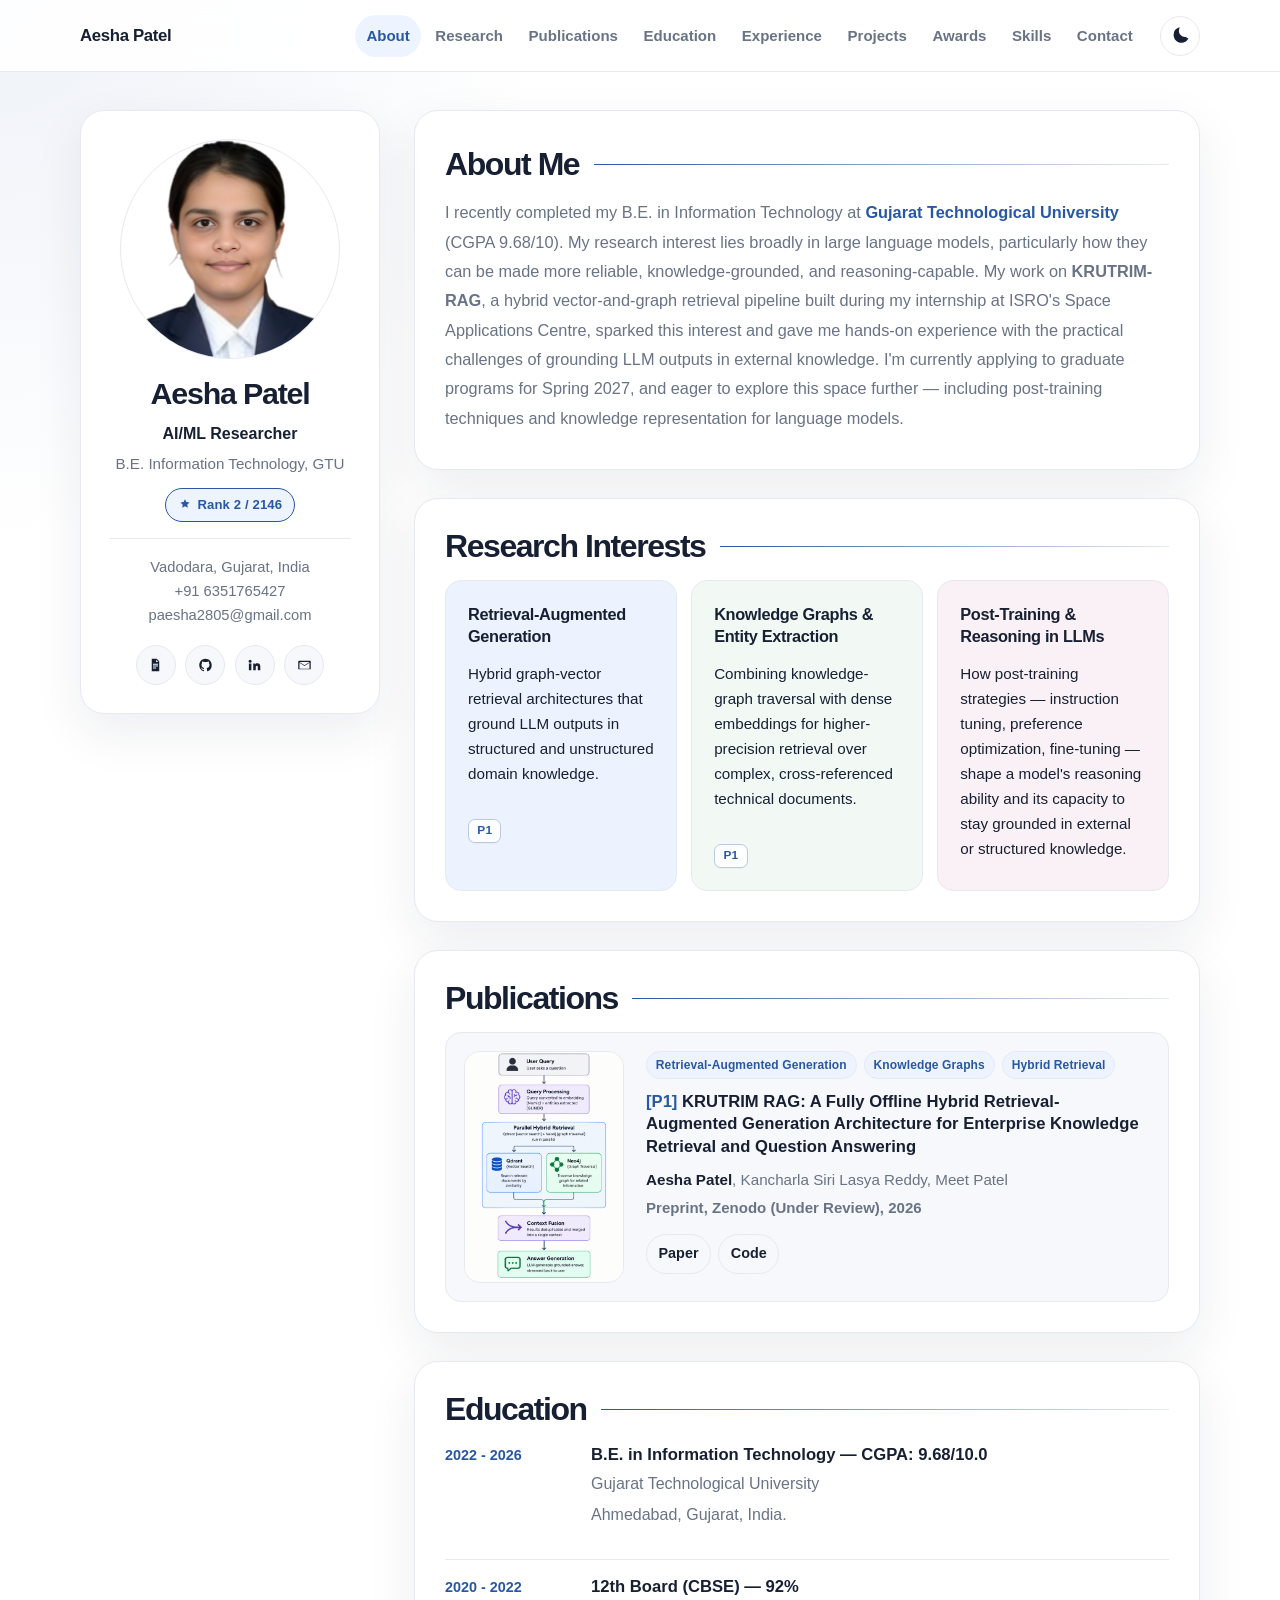
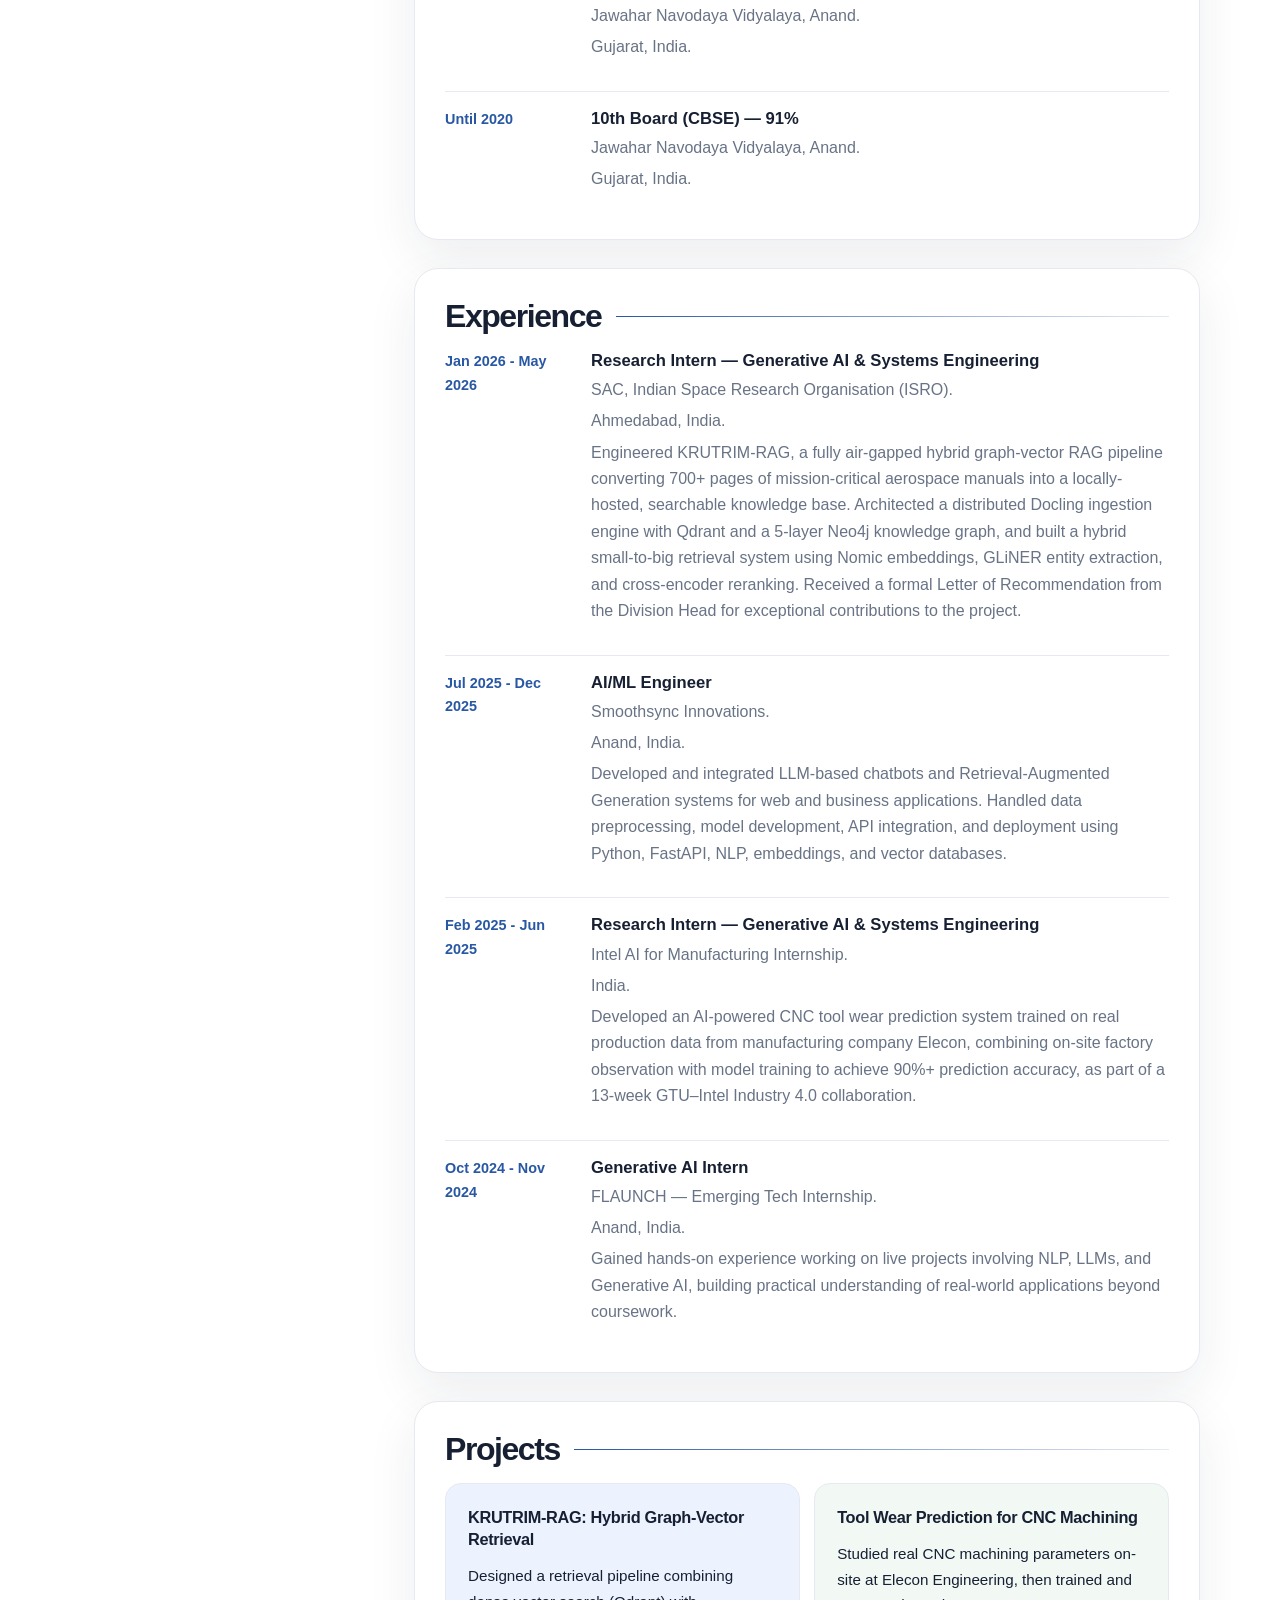
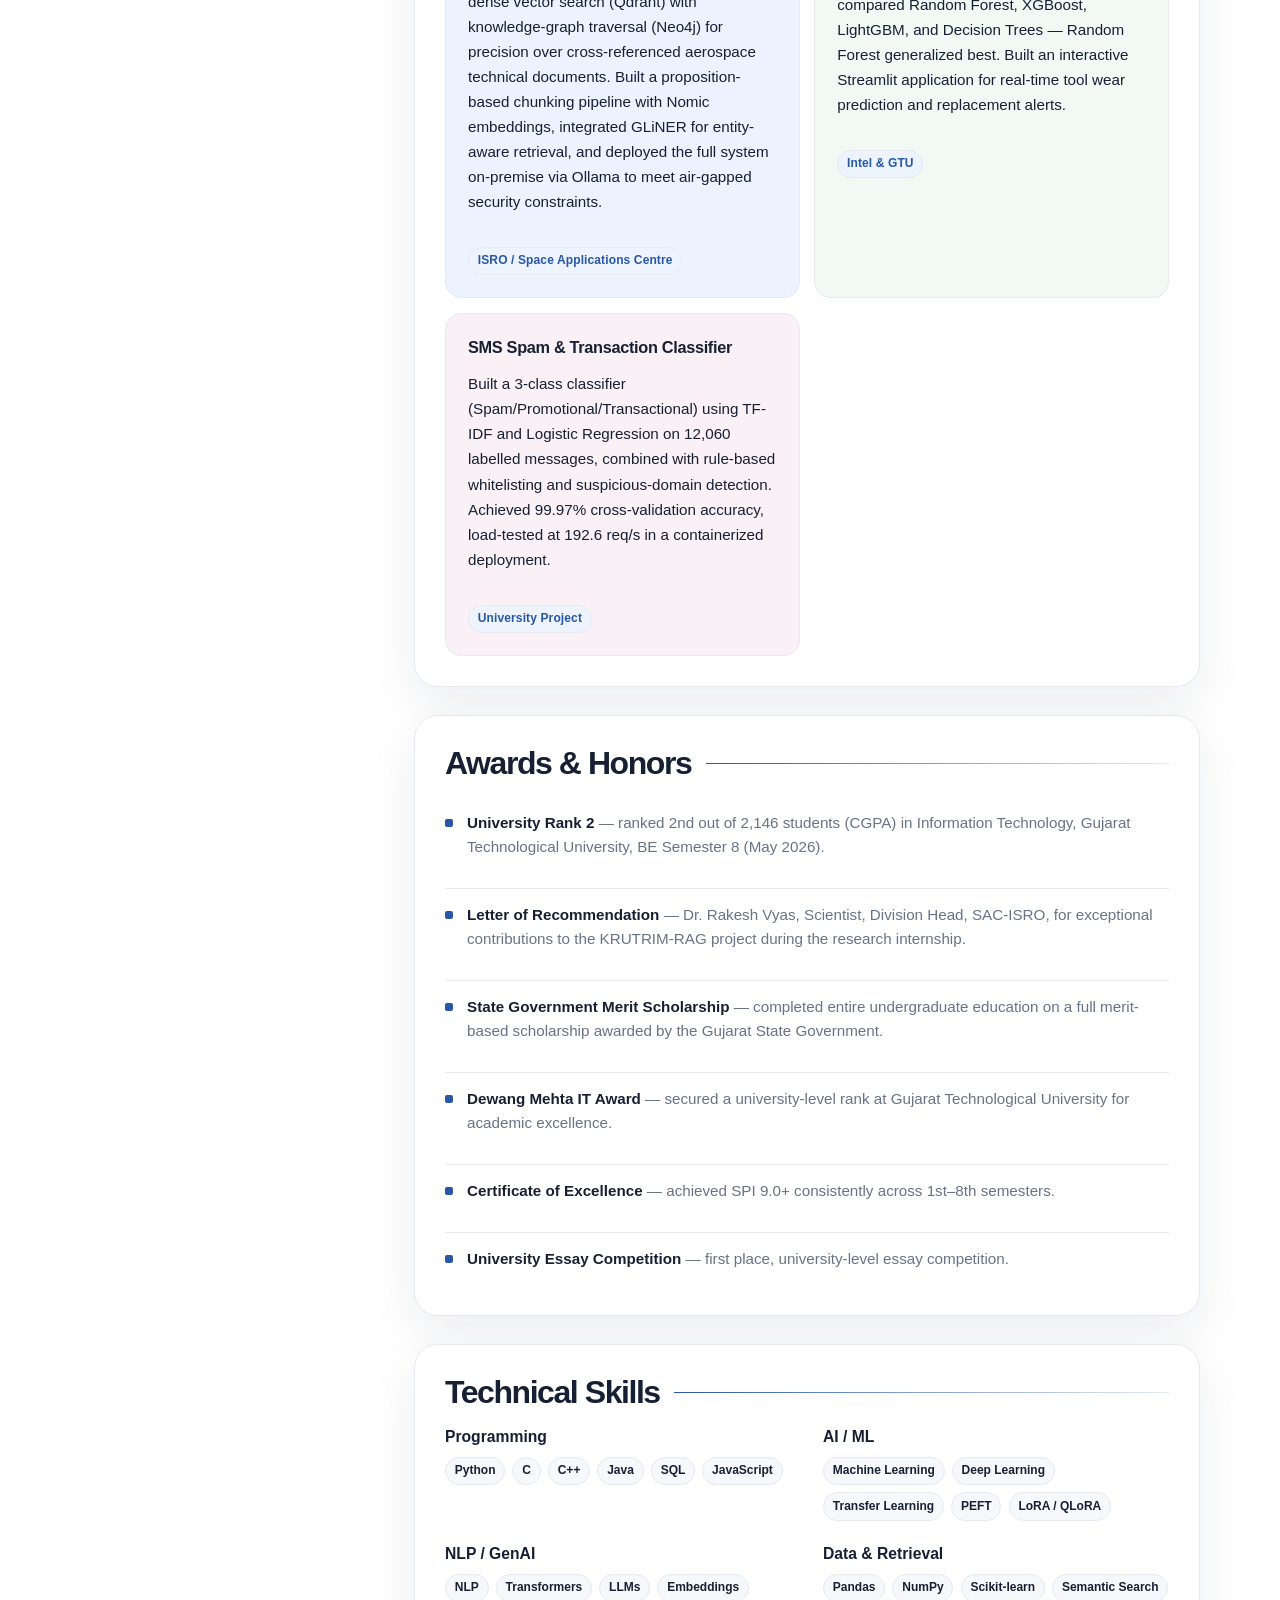
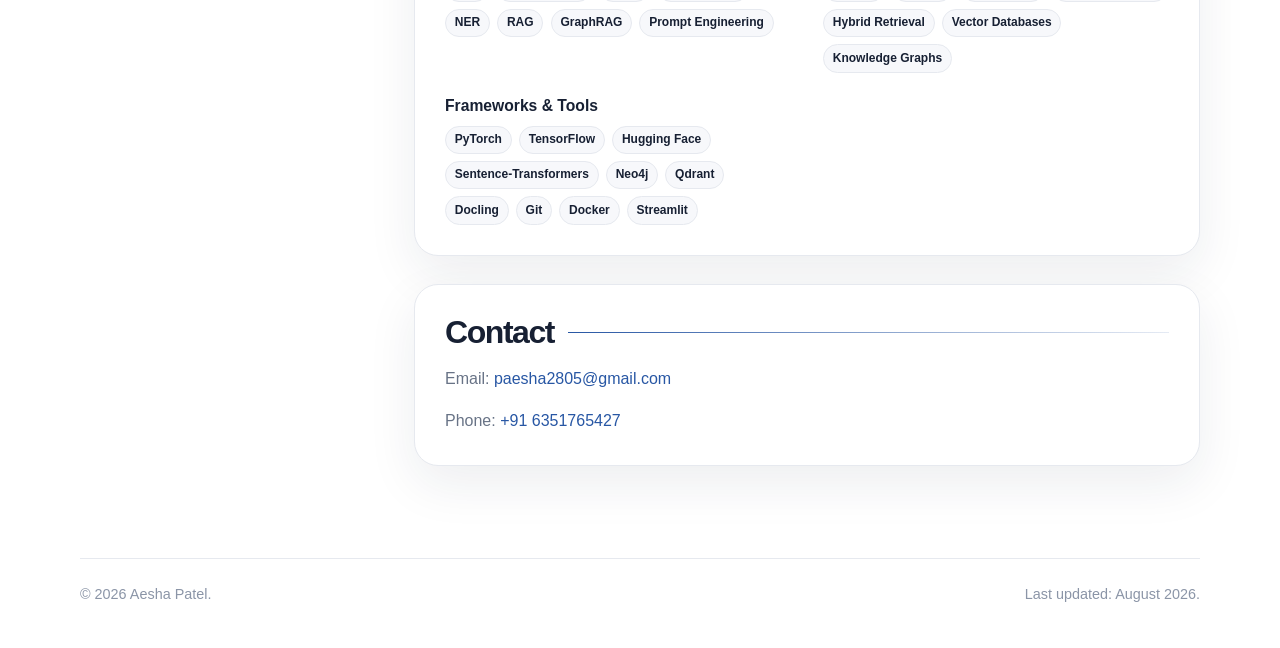
==== commit 15b8904e: "Modify research topic and internship dates Updated research focus and internship timeline." ====
--- a/index.html
+++ b/index.html
@@ -62,6 +62,13 @@
       <h1>Aesha Patel</h1>
       <p class="role">AI/ML Researcher</p>
       <p class="affiliation">B.E. Information Technology, GTU</p>
+
+      <div class="rank-badge" aria-label="University Rank 2 out of 2146 students">
+        <svg viewBox="0 0 24 24" aria-hidden="true">
+          <path d="M12 2l2.39 4.84 5.34.78-3.87 3.77.91 5.32L12 14.27l-4.77 2.44.91-5.32-3.87-3.77 5.34-.78L12 2z"/>
+        </svg>
+        Rank 2 / 2146
+      </div>
 
       <div class="profile-meta">
         <p>Vadodara, Gujarat, India</p>
@@ -152,10 +159,10 @@
           </article>
 
           <article class="research-card research-card-pink">
-            <h3>Public-Sector &amp; Urban AI</h3>
-            <p>
-              Exploring how knowledge-grounded AI systems can be applied to public infrastructure and urban
-              decision-making.
+            <h3>Post-Training &amp; Reasoning in LLMs</h3>
+            <p>
+              How post-training strategies — instruction tuning, preference optimization, fine-tuning — shape a
+              model's reasoning ability and its capacity to stay grounded in external or structured knowledge.
             </p>
           </article>
         </div>
@@ -256,7 +263,7 @@
           </article>
 
           <article class="timeline-item">
-            <div class="timeline-date">Oct 2025 - Nov 2025</div>
+            <div class="timeline-date">Oct 2024 - Nov 2024</div>
             <div>
               <h3>Generative AI Intern</h3>
               <p>FLAUNCH — Emerging Tech Internship.</p>
@@ -321,6 +328,10 @@
         </div>
 
         <ul class="awards-list">
+          <li>
+            <strong>University Rank 2</strong> — ranked 2nd out of 2,146 students (CGPA) in Information Technology,
+            Gujarat Technological University, BE Semester 8 (May 2026).
+          </li>
           <li>
             <strong>Letter of Recommendation</strong> — Dr. Rakesh Vyas, Scientist, Division Head, SAC-ISRO, for
             exceptional contributions to the KRUTRIM-RAG project during the research internship.
--- a/style.css
+++ b/style.css
@@ -259,6 +259,30 @@
   font-size: 0.95rem;
 }
 
+.rank-badge {
+  display: flex;
+  align-items: center;
+  justify-content: center;
+  gap: 0.35rem;
+  width: fit-content;
+  margin: 0.75rem auto 0;
+  padding: 0.3rem 0.75rem;
+  border: 1px solid var(--accent);
+  border-radius: 999px;
+  background: var(--accent-soft);
+  color: var(--accent);
+  font-size: 0.82rem;
+  font-weight: 700;
+  letter-spacing: 0.01em;
+}
+
+.rank-badge svg {
+  width: 14px;
+  height: 14px;
+  fill: currentColor;
+  flex-shrink: 0;
+}
+
 .profile-meta {
   margin-top: 1rem;
   padding-top: 1rem;
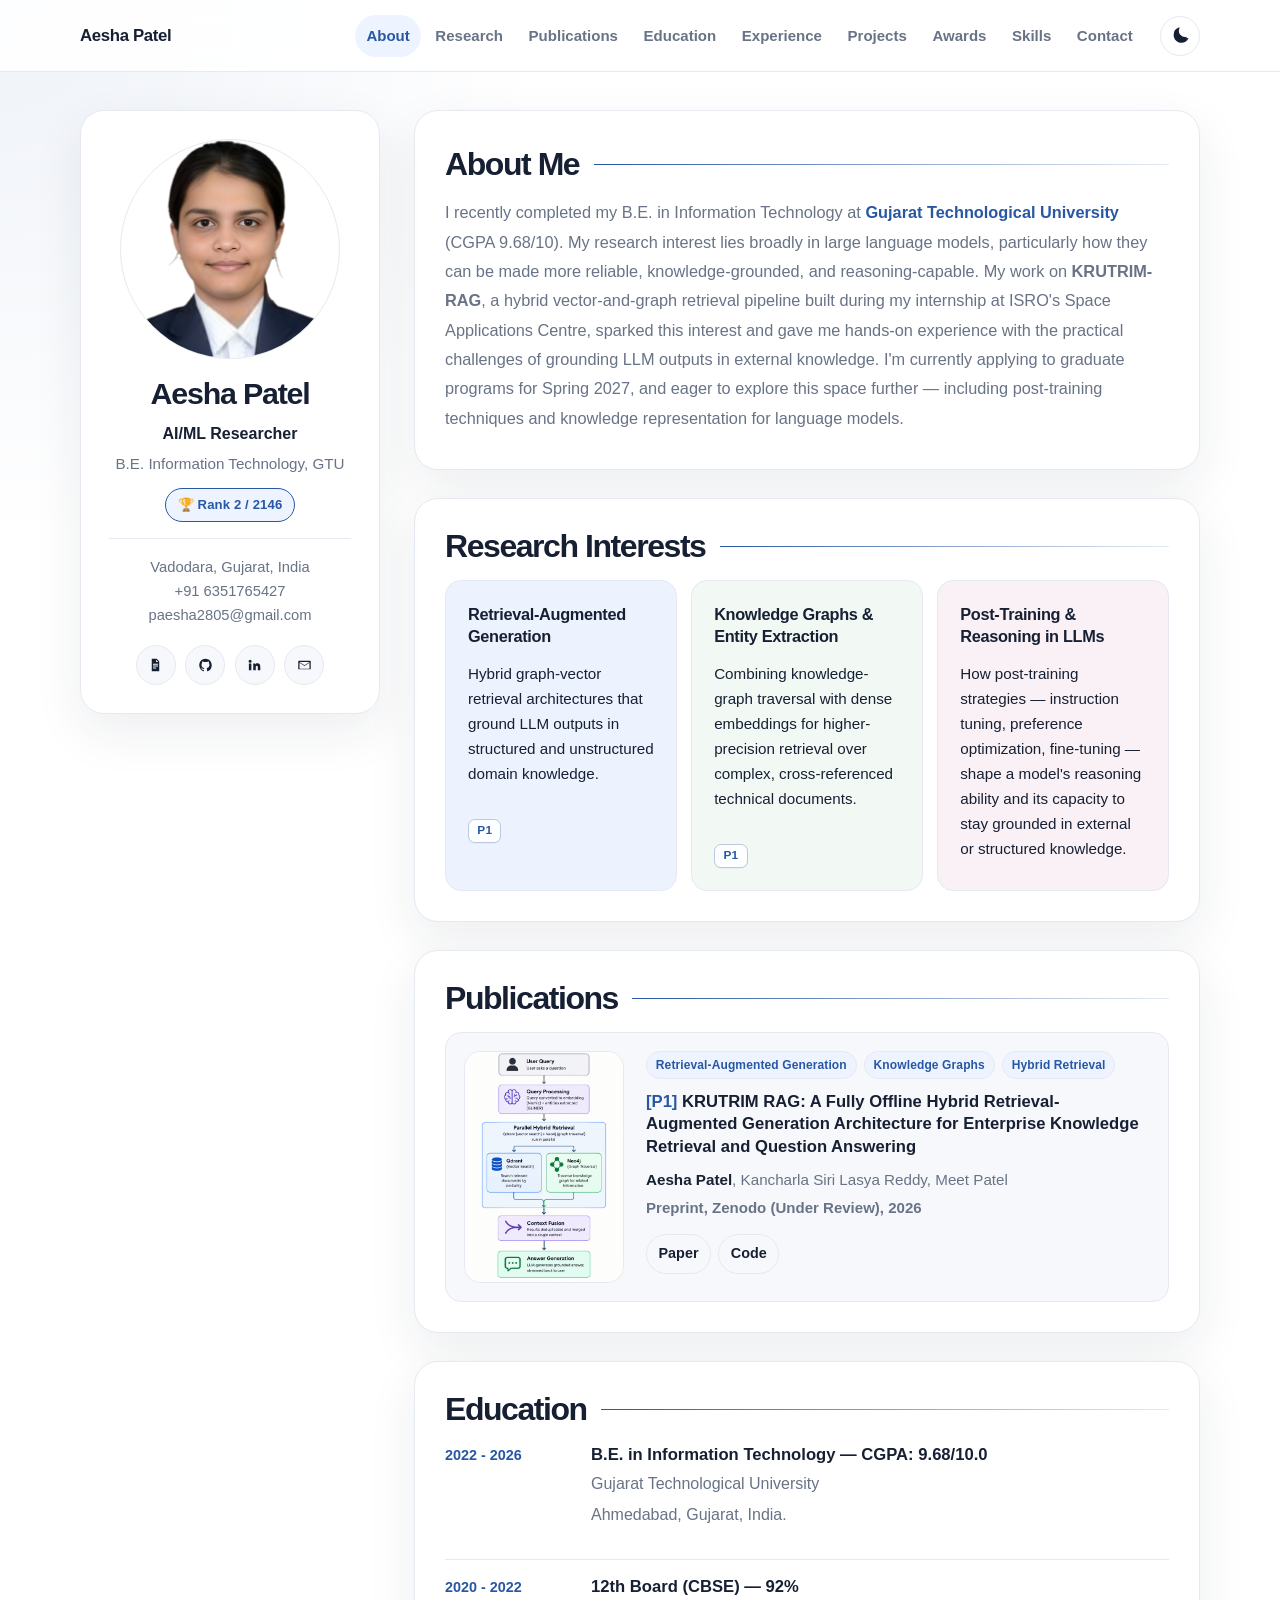
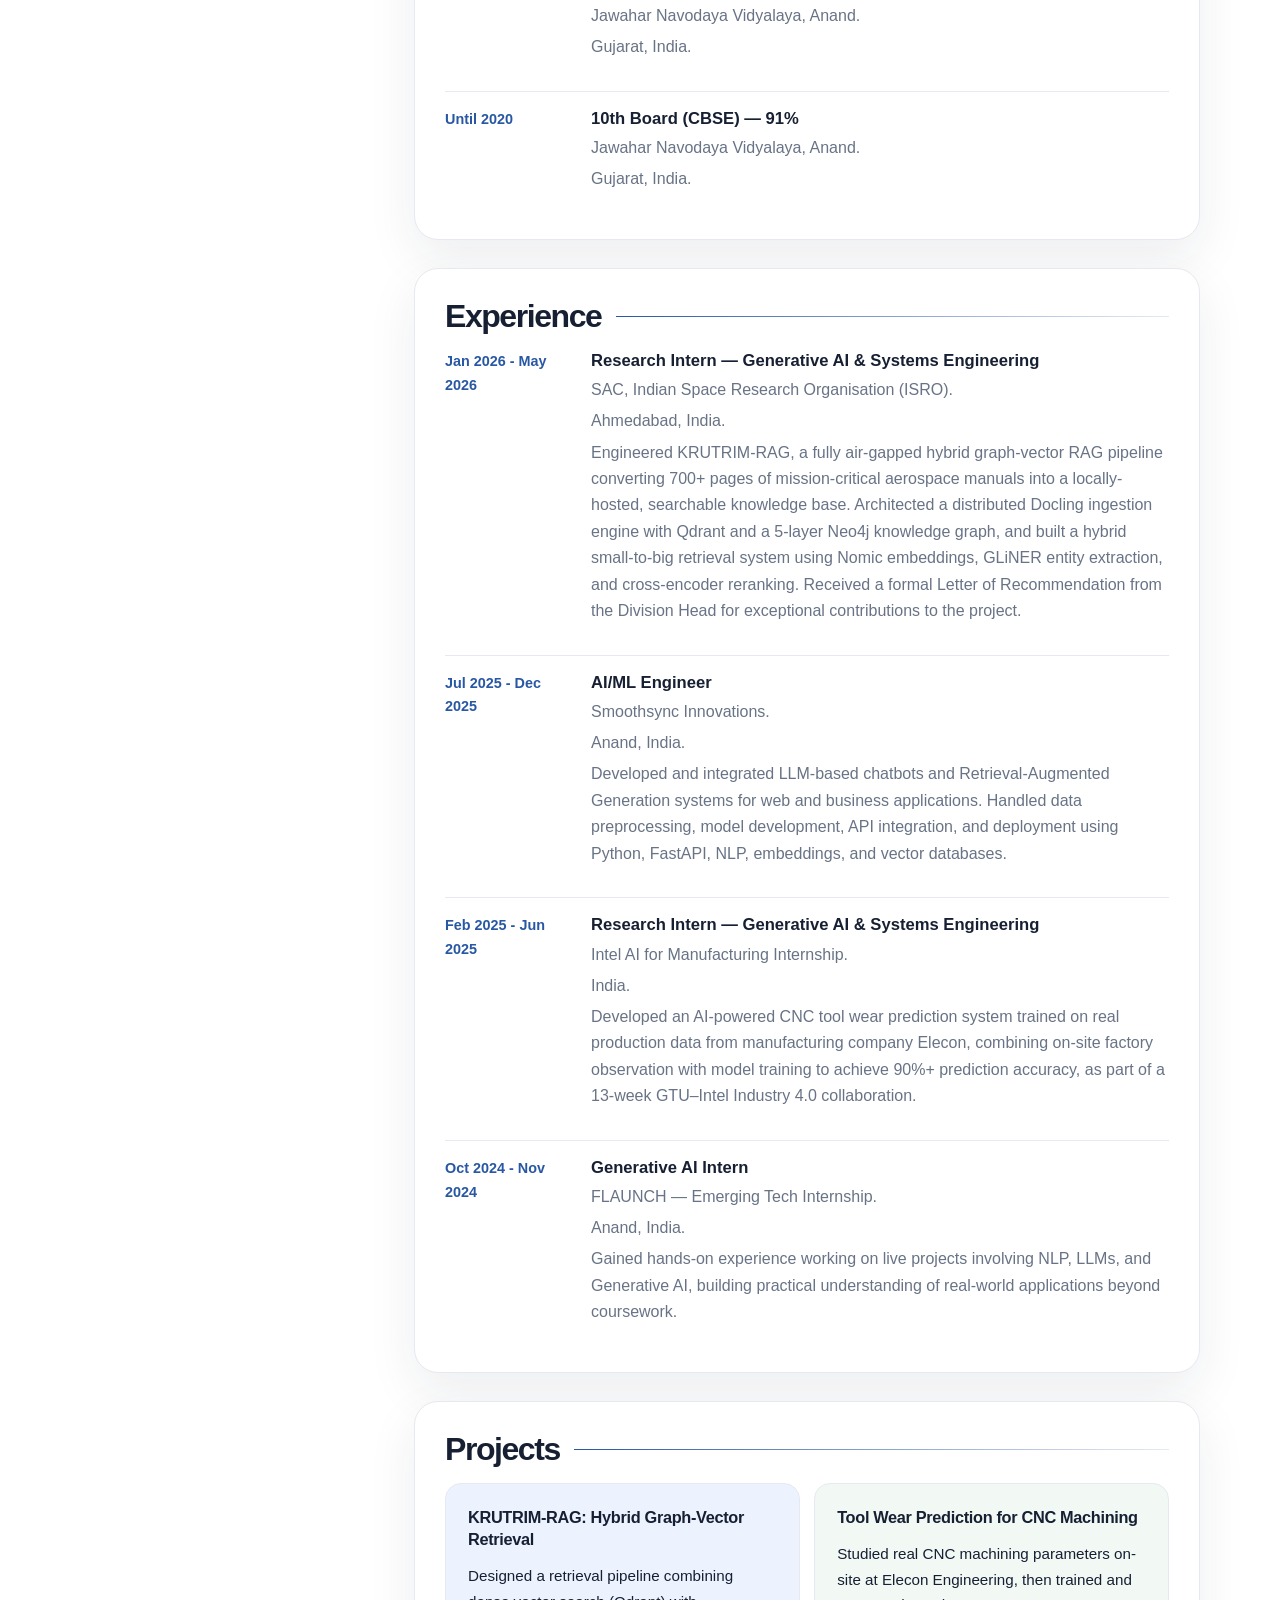
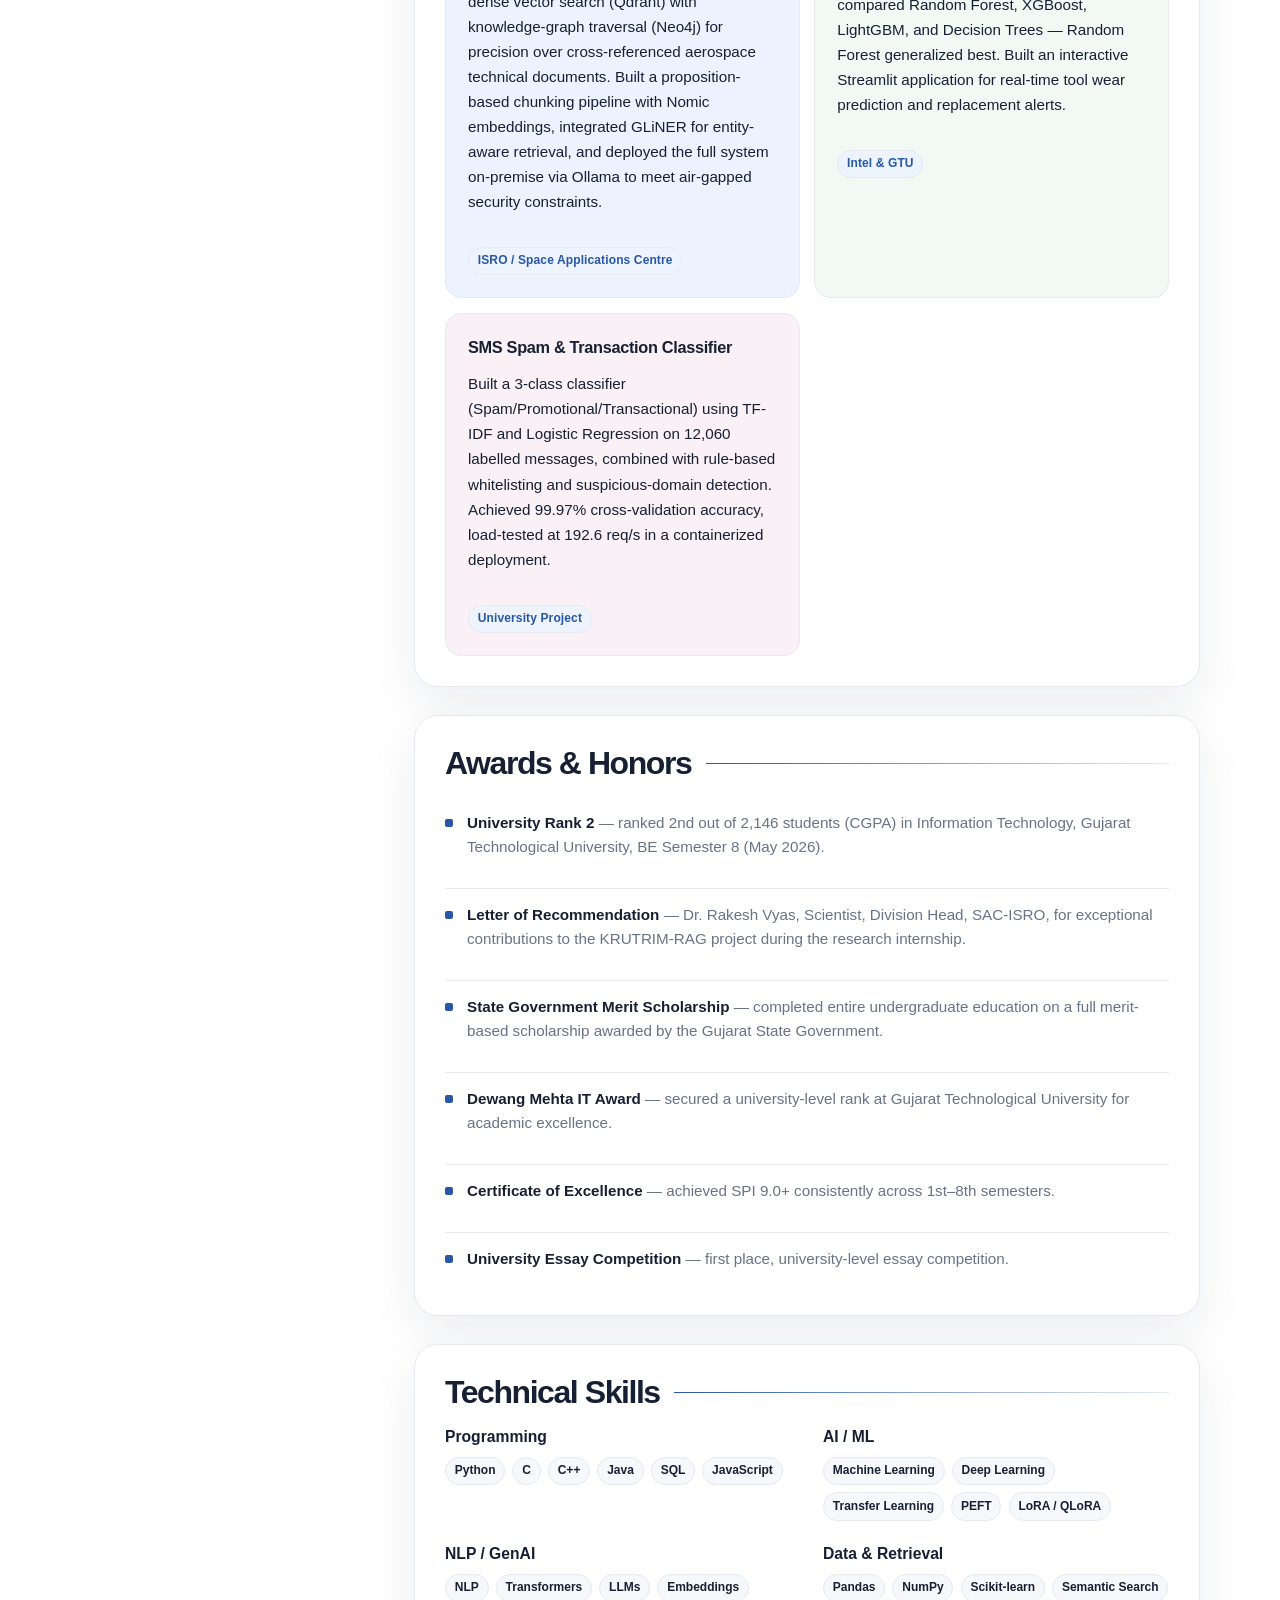
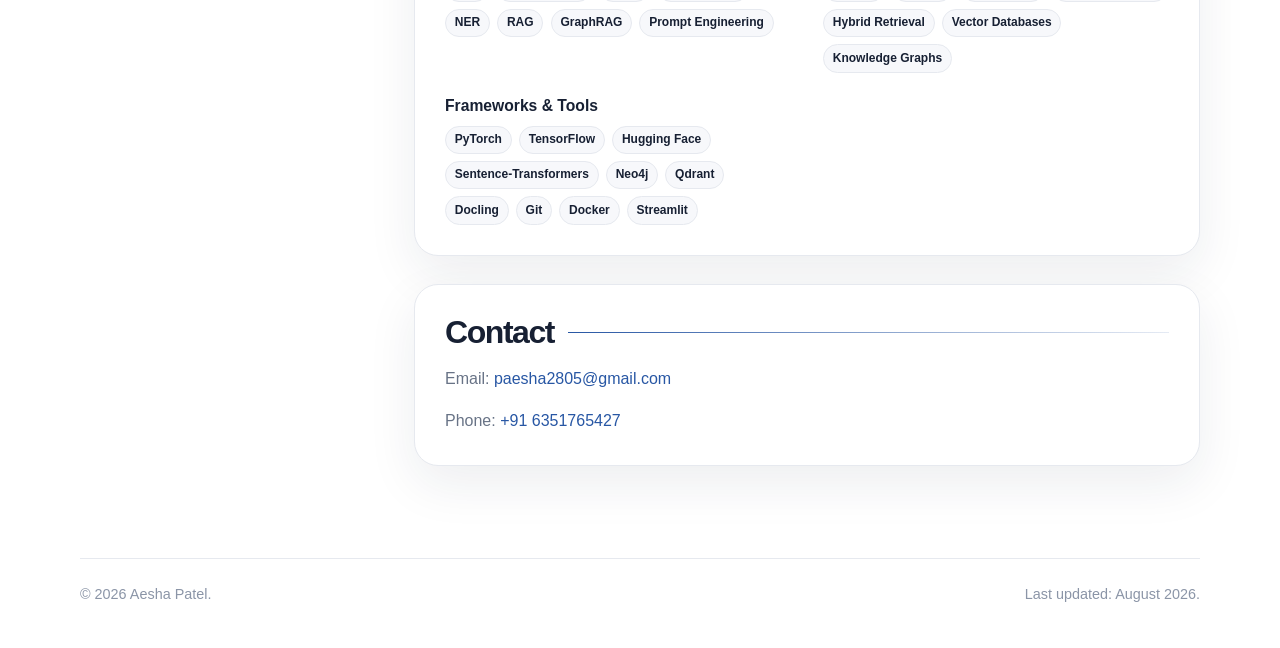
==== commit b9ee31b6: "Update index.html" ====
--- a/index.html
+++ b/index.html
@@ -64,10 +64,8 @@
       <p class="affiliation">B.E. Information Technology, GTU</p>
 
       <div class="rank-badge" aria-label="University Rank 2 out of 2146 students">
-        <svg viewBox="0 0 24 24" aria-hidden="true">
-          <path d="M12 2l2.39 4.84 5.34.78-3.87 3.77.91 5.32L12 14.27l-4.77 2.44.91-5.32-3.87-3.77 5.34-.78L12 2z"/>
-        </svg>
-        Rank 2 / 2146
+        
+        🏆 Rank 2 / 2146
       </div>
 
       <div class="profile-meta">
